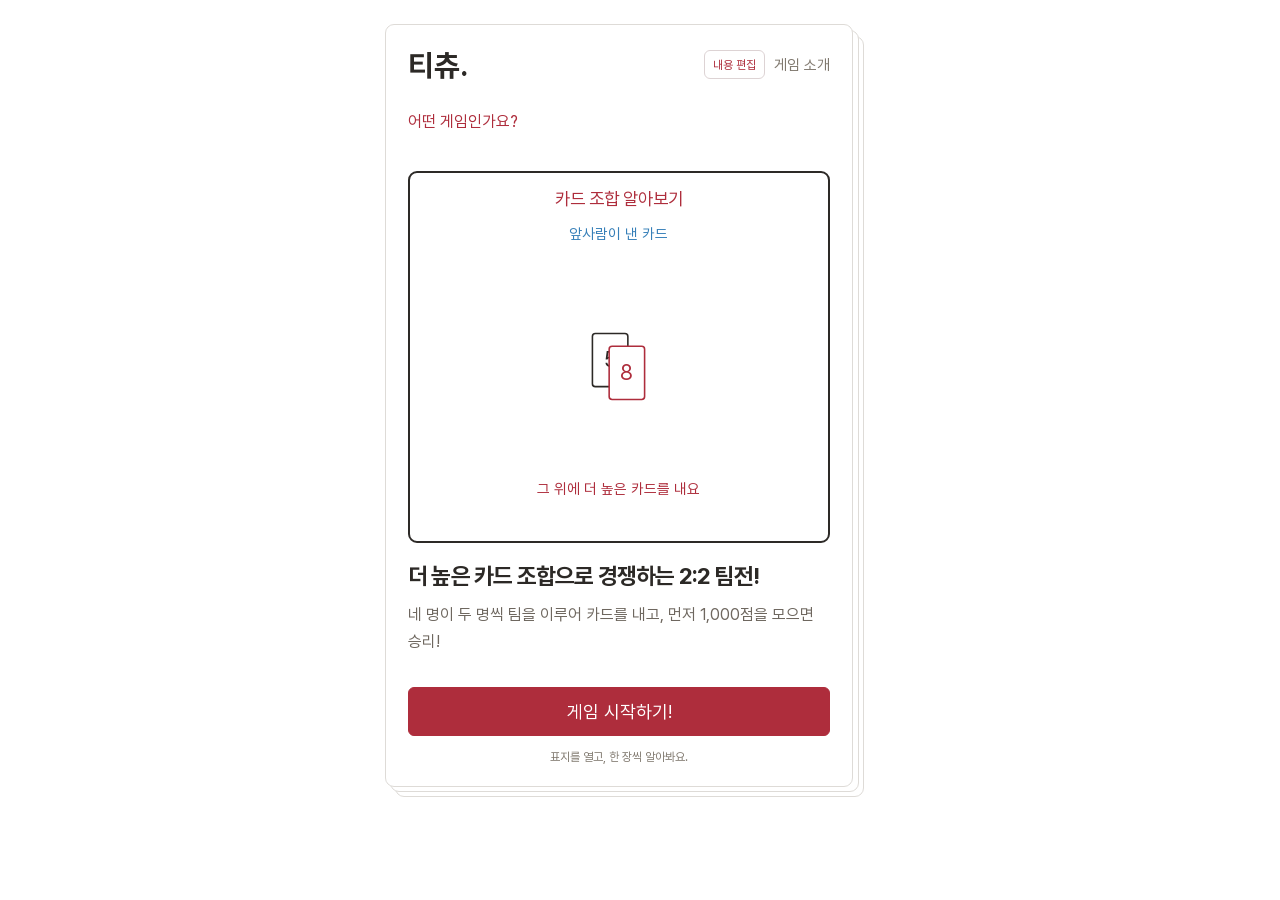
==== index.html @ 762c64e8 "Add files via upload" ====
<!doctype html>
<html lang="ko"><head><meta charset="utf-8"><meta name="viewport" content="width=device-width,initial-scale=1"><meta name="theme-color" content="#ffffff"><title>티츄 — 게임 설명서</title><link rel="stylesheet" href="style.css?v=responsive-right-14"></head>
<body><div class="notebook is-cover"><aside class="index-rail" aria-label="공책 인덱스"><div id="index-tabs"></div><button id="toggle-pages" aria-expanded="false" aria-controls="subindex">목록</button><button id="add-index" aria-label="인덱스 추가">＋</button></aside><aside id="subindex" aria-label="세부 인덱스"><div class="subindex-heading"><strong id="subindex-name">전체 페이지</strong><button id="close-pages" aria-label="세부 인덱스 닫기">×</button></div><div id="collection-pages" aria-label="페이지 메뉴"></div></aside><main class="page"><header><span class="brand">티츄.</span><div class="header-right"><button id="edit-copy">내용 편집</button><button id="open-cover" aria-label="표지로 돌아가기">표지</button><span id="count">게임 소개</span></div></header><section class="collection"><div class="collection-heading"><button id="collection-name">전체 페이지</button><button id="edit-index">인덱스 편집</button></div></section><section class="progress"><div id="step">어떤 게임인가요?</div><div id="bars" aria-hidden="true"></div></section><div id="scene" role="img" aria-label="티츄 규칙 애니메이션"></div><section class="copy" aria-live="polite"><h1 id="title"></h1><p id="body"></p><div id="overview-cards" hidden></div><div id="higher-tabs" class="choice-tabs" role="group" aria-label="8단계 설명 선택" hidden><button data-higher="play" aria-pressed="true">조합 내기</button><button data-higher="pass" aria-pressed="false">패스하기</button></div><p id="note" hidden></p><section id="tip-block" hidden><h2>TIP</h2><p id="tip"></p></section></section><button id="open-card-rules" hidden>조합표 보기 ↑</button><button id="open-special-rules" hidden>특수카드 보기 ↑</button><button id="open-score-rules" hidden>카드별 점수표 보기 ↑</button><p id="rule-source" class="rule-source" hidden><a href="https://fatamorgana.ch/fatamorgana/tichu/english-rules" target="_blank" rel="noopener">Fata Morgana 공식 규칙 ↗</a> · <a href="https://www.riograndegames.com/wp-content/uploads/2013/02/Tichu-Rules.pdf" target="_blank" rel="noopener">규칙 PDF ↗</a></p><div class="cover-actions"><button id="start-book">게임 시작하기!</button><p>표지를 열고, 한 장씩 알아봐요.</p></div><nav aria-label="페이지 이동"><button id="prev">이전</button><button id="next">다음 →</button></nav><details class="motion"><summary>애니메이션 조절</summary><div class="tools"><button id="play">일시정지</button><button id="restart">다시 재생</button><label>속도 <select id="speed"><option value="0.5">0.5배</option><option value="1" selected>1배</option><option value="1.5">1.5배</option></select></label><label class="timeline">장면 프레임 <input id="frame" type="range" min="0" max="4999" value="0"></label><label><input type="checkbox" id="reduce"> 움직임 줄이기</label></div></details></main></div><div id="notice" role="status"></div><dialog id="index-editor" aria-labelledby="editor-title"><form method="dialog"><header><h2 id="editor-title">인덱스 편집</h2><button aria-label="편집 닫기">×</button></header></form><div id="editor-content"></div></dialog><script src="scenes.js?v=responsive-right-14"></script><script src="content-editor.js?v=responsive-right-14"></script><script src="app.js?v=responsive-right-14"></script><script src="notebook.js?v=responsive-right-14"></script><script src="rule-sheets.js?v=responsive-right-14"></script></body></html>
---- style.css ----
@font-face{font-family:Pyeojin;src:url('fonts/PyeojinGothic-Regular.woff2') format('woff2');font-weight:400;font-display:swap}@font-face{font-family:Pyeojin;src:url('fonts/PyeojinGothic-Bold.woff2') format('woff2');font-weight:700;font-display:swap}
:root{font-family:Pyeojin,sans-serif;color:#2c2926;background:#fff;font-synthesis:none;--red:#ae2d3c;--blue:#367fb8}*{box-sizing:border-box}body{margin:0;background:#fff}button,input,select{font:inherit}button,select{cursor:pointer}button:focus-visible,summary:focus-visible,input:focus-visible,select:focus-visible{outline:3px solid #367fb8;outline-offset:4px}.page{max-width:480px;margin:auto;padding:24px 28px 16px;min-height:780px;display:flex;flex-direction:column;background:#fff}header{display:flex;justify-content:space-between;align-items:center;height:35px}.brand{font-size:34px;font-weight:700}#count{font-size:15px;color:#80796f}.progress{margin-top:30px;margin-bottom:24px;color:var(--red);font-size:16px;min-height:33px}#bars{display:flex;gap:4px;margin-top:10px;height:6px}#bars span{height:5px;flex:1;border-radius:3px;background:#dedbd7}#bars span.on{background:var(--red)}#scene{width:100%;aspect-ratio:424/374;border:2px solid #2d2a27;border-radius:9px;overflow:hidden;background:#fff}svg{display:block;width:100%;height:100%;font-family:Pyeojin,sans-serif}.copy{margin-top:18px}h1{font-size:25px;line-height:1.35;letter-spacing:-.8px;font-weight:700;margin:0 0 10px}p{font-size:16px;line-height:1.65;margin:0;color:#6e675f;word-break:keep-all}#note{margin-top:14px;padding:11px 12px;background:#fbf2f3;font-size:12px;line-height:1.6;color:#554e49}nav{display:flex;gap:10px;margin-top:auto;padding-top:30px}button{border:1.5px solid #bcb6ae;background:#fff;border-radius:6px;color:#2c2926;min-height:40px;padding:7px 16px}#prev{width:106px}#next{flex:1;background:var(--red);color:white;border-color:var(--red)}button:disabled{opacity:.4;cursor:default}.motion{font-size:12px;color:#80796f;margin-top:14px}.motion summary{cursor:pointer;width:max-content}.tools{display:flex;gap:8px;align-items:center;flex-wrap:wrap;padding-top:12px}.tools button{font-size:12px;min-height:32px}.timeline{width:100%;display:flex;gap:12px;align-items:center}.timeline input{flex:1;accent-color:var(--red)}select{border:1px solid #bbb;background:#fff;padding:5px;border-radius:4px}@media(max-width:420px){.page{padding:20px 22px 14px;min-height:100svh}h1{font-size:22px}.progress{margin-top:25px;margin-bottom:20px}p{font-size:14px}nav{padding-top:26px}}@media(min-width:481px){.page{min-height:810px}}@media(prefers-reduced-motion:reduce){*{scroll-behavior:auto}}
/* Notebook tabs stay beside the white paper, including on mobile. */
.notebook{position:relative;width:min(100% - 28px,568px);margin:24px auto 30px;padding-right:58px;isolation:isolate}.notebook:before,.notebook:after{content:"";position:absolute;inset:6px 52px -5px 5px;border:1px solid #dedbd7;background:white;border-radius:9px;z-index:-1}.notebook:after{inset:12px 47px -10px 10px;z-index:-2}.page{border:1px solid #dedbd7;border-radius:9px;max-width:none;width:100%;margin:0;padding:24px 25px 18px;min-height:850px}.index-rail{position:absolute;right:0;top:82px;width:59px;bottom:20px;display:flex;flex-direction:column;gap:9px;align-items:stretch}#index-tabs{display:flex;flex-direction:column;gap:9px;overflow:auto;scrollbar-width:thin;padding:0 1px 2px;max-height:calc(100svh - 210px)}.index-tab{border:1px solid var(--tab-border,#aaa);border-left:0;border-radius:0 10px 10px 0;background:var(--tab-color,#e6edf5);min-height:72px;font-size:13px;line-height:1.4;padding:9px 5px;flex-shrink:0;word-break:keep-all;color:#342b2a;position:relative;margin-right:6px}.index-tab[aria-current="true"]{margin-right:0;font-weight:700;border-left:4px solid #ae2d3c}.index-tab small{display:block;font-size:10px;font-weight:400;margin-top:4px}.index-tab:hover{filter:brightness(.97)}#add-index{border-radius:0 9px 9px 0;font-size:25px;margin-right:6px;border-left:0;min-height:43px;padding:0;background:white}.collection{margin-top:22px}.collection-heading{display:flex;align-items:center;justify-content:space-between;gap:6px}.collection-heading button{border:0;padding:4px 0;min-height:28px;text-align:left;font-size:12px;color:#80796f}#collection-name{font-weight:700;font-size:14px;color:#ae2d3c}#collection-pages{display:flex;overflow-x:auto;gap:6px;padding:9px 0 4px;scrollbar-width:thin}.page-chip{flex-shrink:0;min-height:30px;font-size:11px;padding:5px 8px;border-color:#e4dfdb;max-width:160px;white-space:nowrap;overflow:hidden;text-overflow:ellipsis}.page-chip[aria-current="true"]{color:#ae2d3c;border-color:#ae2d3c;background:#fff7f8}.progress{margin-top:18px}.empty-collection{padding:80px 20px;text-align:center;color:#80796f;font-size:15px;line-height:1.9}.paper-enter{animation:paper-in .24s ease-out;transform-origin:left center}@keyframes paper-in{from{opacity:.5;transform:translateX(9px) rotateY(-3deg)}to{opacity:1;transform:none}}dialog{width:min(520px,calc(100% - 28px));max-height:88svh;border:1px solid #dedbd7;border-radius:14px;padding:22px;color:#2c2926;background:#fff;font-family:Pyeojin,sans-serif}dialog::backdrop{background:#241e204d}dialog header{height:auto;margin-bottom:18px}dialog h2{font-size:20px;margin:0}dialog header button{border:0;font-size:24px;padding:0 8px}dialog label{font-size:13px}dialog input[type=text],dialog input[type=number]{padding:9px;border:1px solid #cfc8c4;border-radius:5px;min-width:0;font:inherit}dialog input[type=text]{width:100%}.editor-fields{display:flex;gap:12px;align-items:end}.editor-fields label:first-child{flex:1}.editor-fields input{display:block;margin-top:6px}dialog h3{font-size:15px;margin:24px 0 10px}.help{font-size:12px;color:#80796f;line-height:1.6}.page-check{display:flex;align-items:flex-start;gap:8px;padding:9px 0;border-bottom:1px solid #f0edeb}.page-check input{accent-color:#ae2d3c}.entry-row{display:flex;align-items:center;gap:4px;border-bottom:1px solid #eee;padding:7px 0;font-size:12px}.entry-row span{flex:1;overflow-wrap:anywhere}.entry-row button{font-size:12px;min-height:30px;padding:3px 8px}.editor-actions{display:flex;gap:6px;flex-wrap:wrap;margin-top:20px}.editor-actions button{font-size:12px}.danger{color:#ae2d3c}.cut-fields{display:flex;gap:8px;margin:12px 0}.cut-fields label{flex:1}.cut-fields input{width:100%;display:block;margin-top:5px}#save-cut{width:100%;font-size:13px}.save-state{font-size:11px;margin:12px 0;color:#80796f}#notice:not(:empty){position:fixed;bottom:20px;left:50%;transform:translateX(-50%);background:#2c2926;color:white;padding:12px 18px;border-radius:9px;font-size:13px;z-index:10;max-width:90%;width:max-content}#notice button{margin-left:10px;font-size:12px;min-height:28px;padding:3px 8px}.collection-heading button:focus-visible{outline:2px solid #367fb8}@media(max-width:420px){.notebook{width:calc(100% - 16px);padding-right:45px;margin:12px auto 24px}.index-rail{width:46px;top:74px}.index-tab{font-size:11px;padding:8px 3px;min-height:67px;margin-right:3px}.notebook:before{right:40px}.notebook:after{right:35px}.page{padding:20px 16px 16px;min-height:calc(100svh - 30px)}h1{font-size:20px}p{font-size:13px}#prev{width:72px}.brand{font-size:30px}.collection-heading button{font-size:11px}#collection-name{font-size:13px}#count{font-size:12px}}@media(prefers-reduced-motion:reduce){.paper-enter{animation:none}}
#cut-scene{display:block;width:100%;max-width:100%;margin-top:7px;font-size:12px;text-overflow:ellipsis}dialog .help{margin:8px 0}dialog .save-state{margin-top:12px}dialog input[type=color]{height:37px;width:52px;padding:2px;border:1px solid #cfc8c4;background:white;border-radius:5px}
.header-right{display:flex;align-items:center;gap:12px}#open-cover{border:0;padding:3px 0;min-height:28px;color:#80796f;font-size:12px;text-decoration:underline;text-underline-offset:4px}.cover-actions{display:none}.is-cover .index-rail,.is-cover .collection,.is-cover nav,.is-cover .motion,.is-cover #open-cover{display:none}.is-cover .cover-actions{display:block;margin-top:auto;padding-top:32px}.cover-actions button{width:100%;background:#ae2d3c;color:#fff;border-color:#ae2d3c;font-size:18px;min-height:49px}.cover-actions p{font-size:12px;text-align:center;margin-top:12px;color:#80796f}.is-cover .page{min-height:810px}.is-cover .progress{margin-top:30px}.opening .page{animation:open-cover .32s ease-in forwards;transform-origin:left center}.notebook{perspective:1400px}@keyframes open-cover{to{transform:rotateY(-80deg);opacity:.15}}@media(max-width:420px){.is-cover .page{min-height:calc(100svh - 38px)}.header-right{gap:8px}.is-cover .page{padding-bottom:24px}}@media(prefers-reduced-motion:reduce){.opening .page{animation:none}}
#edit-copy{font-size:12px;min-height:29px;padding:4px 8px;border-color:#ddd3d4;color:#ae2d3c;background:#fff}#copy-editor{width:min(580px,calc(100% - 24px))}.copy-field{display:block;margin-top:18px}.copy-field>span{display:block;margin-bottom:7px;font-weight:700}.rich-input{border:1px solid #cdc7c2;border-radius:7px;padding:12px;min-height:90px;font:16px/1.65 Pyeojin,sans-serif;white-space:pre-wrap;overflow-wrap:anywhere;background:white}.rich-input:focus{outline:2px solid #367fb8;outline-offset:1px}#copy-title{min-height:65px;font-size:20px}.format-toolbar{display:flex;gap:6px;flex-wrap:wrap;position:sticky;top:0;background:white;padding:10px 0;z-index:1}.format-toolbar button{font-size:12px;min-height:34px;padding:5px 10px}.format-toolbar [data-highlight]{background:var(--swatch);color:#2c2926}mark{color:inherit;padding:0 .06em;border-radius:2px;box-decoration-break:clone;-webkit-box-decoration-break:clone}.copy h1,.copy p{white-space:pre-wrap;overflow-wrap:anywhere}.copy strong{font-weight:700}#copy-done{font-size:14px;border:1px solid #ae2d3c;color:#ae2d3c;padding:7px 12px;min-height:35px}.header-right{gap:9px}@media(max-width:420px){#edit-copy{font-size:11px;padding:3px 6px}.header-right{gap:6px}.rich-input{font-size:16px}#copy-title{font-size:18px}}
.index-tab[data-index]:not([data-index="all"]){cursor:grab;touch-action:none;user-select:none;-webkit-user-select:none;-webkit-touch-callout:none}.index-tab[data-index]:not([data-index="all"]):after{content:'⠿';display:block;font-size:12px;line-height:10px;opacity:.45;margin-top:5px}.index-tab.index-dragging{opacity:.3;border:2px dashed #ae2d3c}.index-ghost{position:fixed!important;z-index:9999;pointer-events:none;opacity:.95;box-shadow:0 5px 14px #0002;cursor:grabbing}.sorting,.sorting *{cursor:grabbing!important}
.index-number{display:block;font-size:10px;font-weight:700;opacity:.65;margin-bottom:4px}.flow-tab{overflow:visible}.flow-tab:not(:last-child):before{content:'↓';position:absolute;bottom:-13px;left:50%;font-size:10px;color:#aaa;z-index:1;line-height:12px}.index-tab{min-height:76px}#index-tabs{gap:13px}.flow-scene{aspect-ratio:auto!important;min-height:374px;overflow:visible!important}.flow-map{padding:18px 16px}.round-strip{display:flex;align-items:center;justify-content:center;gap:9px;font-size:12px}.round-strip span{background:#f7f7f7;border:1px solid #ddd;padding:6px;border-radius:5px}.round-strip b{color:#ae2d3c}.flow-hint{font-size:12px;text-align:center;margin:12px 0 18px}.flow-node{width:100%;display:flex;align-items:center;gap:12px;text-align:left;background:#fff;border:1px solid #d8d3d0;border-left:7px solid var(--node-color);padding:11px 10px;min-height:65px}.flow-number{background:var(--node-color);border-radius:50%;width:28px;height:28px;flex-shrink:0;display:grid;place-items:center;font-size:12px}.flow-node>span:nth-child(2){flex:1}.flow-node b{display:block;font-size:15px}.flow-node small{display:block;font-size:11px;color:#80796f;margin-top:4px;line-height:1.5}.flow-connector{text-align:center;color:#aaa;line-height:20px}.round-bracket{padding:12px 10px;border:1.5px dashed #ae2d3c;border-radius:10px;margin-top:8px}.round-bracket h3{margin:0 0 12px;color:#ae2d3c;font-size:15px}.round-bracket h3 small{font-weight:400;font-size:10px;display:block;margin-top:4px}.round-return{font-size:11px;text-align:center;color:#ae2d3c;border-top:1px solid #f0d7dc;margin-top:13px;padding-top:8px}.round-return button{font-size:11px;padding:3px 5px;min-height:28px;border:0;color:#ae2d3c;text-decoration:underline}.round-goal{font-size:12px;text-align:center;padding:10px 0;color:#ae2d3c}.flow-footnote{font-size:10px;text-align:center;margin-top:17px}.rule-source{font-size:10px;margin-top:10px}.rule-source a{color:#80796f}.index-ghost:before{display:none!important}@media(max-width:420px){.flow-map{padding:14px 9px}.flow-node{gap:7px;padding:8px 6px}.flow-node b{font-size:13px}.flow-node small{font-size:10px}.round-strip{font-size:10px;gap:5px}.round-bracket{padding:9px 7px}.index-tab{min-height:74px}}
.flow-tab{min-height:68px;padding:7px 4px;line-height:1.3}.flow-tab small{display:none}.flow-tab .index-number{font-size:10px;margin-bottom:3px}.flow-tab:after{margin-top:4px!important;font-size:10px!important}.rule-source[hidden]{display:none}

/* Secondary page menu beside the notebook tabs; compact drawer on narrow screens. */
.notebook{width:min(calc(100% - 28px),790px);padding-right:270px}.notebook:before{right:264px}.notebook:after{right:259px}.index-rail{right:212px}
#subindex{position:absolute;right:0;top:82px;width:200px;background:#fff;border:1px solid #e5dfe0;border-radius:10px;padding:12px;max-height:calc(100svh - 120px);overflow:auto}
.subindex-heading{display:flex;align-items:center;justify-content:space-between;gap:8px;font-size:13px;line-height:1.5;margin-bottom:8px}.subindex-heading strong{overflow-wrap:anywhere}#close-pages{display:none;min-height:30px;padding:0 8px;font-size:21px;border:0}
#collection-pages{display:flex;flex-direction:column;gap:2px;padding:0;overflow:visible}.subindex-item{width:100%;border:0;border-radius:5px;padding:10px 8px;min-height:40px;text-align:left;font-size:12px;line-height:1.6;white-space:normal;overflow-wrap:anywhere;background:white}.subindex-item[aria-current="true"]{background:#f7f5f5;color:#ae2d3c;font-weight:700;box-shadow:inset 3px 0 #ae2d3c}.subindex-item:hover{background:#f7f5f5}#toggle-pages{display:none}.is-cover #subindex{display:none}.is-cover{width:min(calc(100% - 28px),568px);padding-right:58px}.is-cover:before{right:52px}.is-cover:after{right:47px}
#note{padding:0;background:none;font-size:13px;line-height:1.7}#tip-block{margin-top:18px;padding-top:14px;border-top:1px solid #e8e3e1}#tip-block h2{margin:0 0 6px;font-size:12px;letter-spacing:1px;color:#ae2d3c}#tip{font-size:13px;line-height:1.75}.copy-field[hidden],#tip-block[hidden],.choice-tabs[hidden],#open-card-rules[hidden],#open-score-rules[hidden]{display:none}
.choice-tabs{display:flex;gap:8px;margin:0 0 14px}.choice-tabs button{flex:1;font-size:13px}.choice-tabs button[aria-pressed="true"]{border-color:#ae2d3c;color:#ae2d3c;background:#fff7f8}#open-card-rules,#open-score-rules{margin-top:18px;font-size:12px;color:#ae2d3c;text-align:left;background:white;border-color:#e3cdd1}
.points-table{width:100%;border-collapse:collapse;font-size:15px}.points-table caption{padding:18px;text-align:left;font-weight:700;color:#ae2d3c}.points-table th,.points-table td{text-align:left;padding:12px 18px;border-top:1px solid #e8e3e1}.points-table thead th{font-size:12px;color:#80796f}.points-table tbody th{font-weight:400}.points-table td{font-weight:700;text-align:right}.points-table thead th:last-child{text-align:right}

.copy .choice-tabs{margin:18px 0 14px}.flow-tab:has(+ [data-index="all"]):before{display:none}

#open-special-rules{margin-top:10px;font-size:12px;color:#ae2d3c;text-align:left;border-color:#e3cdd1}#open-special-rules[hidden]{display:none}
#rules-sheet{position:fixed;inset:auto 0 0;margin:0 auto;width:min(100%,520px);max-width:100%;max-height:90svh;padding:12px 20px 24px;padding-bottom:max(24px,env(safe-area-inset-bottom));border:0;border-radius:18px 18px 0 0;background:#fff;overflow-y:auto;overscroll-behavior:contain;color:#292624;box-shadow:0 -8px 40px #0002}
#rules-sheet[open]{animation:sheet-rise .22s ease-out}#rules-sheet::backdrop{background:#211d2059}.sheet-grip{width:36px;height:4px;background:#d6d2d0;border-radius:10px;margin:0 auto 12px}.sheet-header{margin:0 0 18px;align-items:center;height:auto}.sheet-header h2{font-size:27px;line-height:1.3;letter-spacing:-1px;font-weight:700;margin:10px 0}.sheet-header #close-rules-sheet{font-size:29px;width:40px;height:40px;min-height:40px;padding:0;border:0;color:#292624;align-self:flex-start}
.special-tabs{display:flex;gap:8px;align-items:center;border-bottom:1px solid #dadada;padding-bottom:10px;margin-bottom:20px}.special-tabs button{border:0;border-radius:26px;min-height:42px;padding:10px 13px;font-size:13px;background:none}.special-tabs button[aria-selected="true"],.sheet-pill{background:var(--red);color:white;font-weight:700}.sheet-pill{display:inline-block;border-radius:26px;padding:12px 15px;font-size:13px}
#special-panel h3{font-size:20px;margin:0 0 22px}.special-overview{display:grid;grid-template-columns:106px 1fr;gap:22px;align-items:start;margin-bottom:24px}.special-art{width:106px;height:170px;display:block;flex-shrink:0}.special-summary p{font-size:13px;font-weight:700;line-height:1.8;margin:0 0 16px;color:#302b28;white-space:pre-wrap}.special-details{list-style:none;padding:0;margin:0}.special-details li{border-top:1px solid #dadada;padding:15px 0;font-size:13px;line-height:1.85;word-break:keep-all}.sheet-source{font-size:11px;margin-top:18px}.sheet-source a{color:#79736f}.combination-intro{font-size:13px;color:#302b28;margin:0 0 4px;line-height:1.8}.inline-rule{border:0;background:none;padding:0;min-height:0;font-size:inherit;color:inherit;text-align:left;text-decoration:underline;text-underline-offset:3px}.combination-list{list-style:none;padding:0;margin:0}.combination-list li{border-bottom:1px solid #dadada;padding:28px 0 20px}.combination-heading{display:flex;align-items:baseline;flex-wrap:wrap;gap:8px}.combination-heading>span{color:var(--red);font-size:12px;font-weight:700}.combination-heading h3{font-size:18px;margin:0}.combination-heading small{font-size:11px;color:#777}.example-hand{display:flex;gap:5px;margin-top:20px}.example-card{position:relative;display:inline-block;width:37px;height:56px;border:1px solid var(--suit);border-radius:4px;background:#fffdf3;color:var(--suit);flex-shrink:0}.example-card small{position:absolute;left:4px;top:3px;font-size:10px;font-weight:700;line-height:1}.example-card small:last-child{left:auto;top:auto;bottom:3px;right:4px;transform:rotate(180deg)}.example-card b{position:absolute;inset:0;display:grid;place-items:center;font-size:22px;font-family:serif}.bomb-art{display:grid;grid-template-columns:37px 37px;gap:5px;align-content:center;justify-content:center;background:#fffdf7;border:1px solid #e4dfd3;border-radius:6px}.sheet-footnote{font-size:12px;margin-top:20px;line-height:1.8}.sheet-related{margin-top:16px;font-size:13px;border-color:#e3cdd1;color:var(--red)}.sheet-points{margin-top:20px}.sheet-points th,.sheet-points td{padding:14px 4px}
@keyframes sheet-rise{from{transform:translateY(30px);opacity:.6}to{transform:none;opacity:1}}@media(max-width:380px){#rules-sheet{padding-left:16px;padding-right:16px}.special-overview{grid-template-columns:88px 1fr;gap:15px}.special-art{width:88px;height:146px}.special-tabs{gap:4px}.special-tabs button{padding:10px 11px}}@media(prefers-reduced-motion:reduce){#rules-sheet[open]{animation:none}}

#rules-sheet .sheet-header{position:sticky;top:-12px;z-index:2;background:#fff;padding-top:4px}

/* Editable rule sheets and introductory cards share the notebook palette. */
#overview-cards{display:grid;grid-template-columns:1fr 1fr;gap:12px;margin-top:22px}#overview-cards[hidden]{display:none}.core-card{border:1px solid #e7d9dc;border-radius:14px;padding:18px 16px;background:#fff;box-shadow:0 3px 10px #52233106}.core-card:last-child:nth-child(odd){grid-column:1/-1}.core-card-top{display:flex;justify-content:space-between;align-items:center;margin-bottom:18px}.core-card-top svg{width:30px;height:30px;fill:none;stroke:#ae2d3c;stroke-width:1.6;stroke-linecap:round;stroke-linejoin:round}.core-card-top span{font-size:12px;color:#ae2d3c;background:#fbf0f2;border-radius:7px;padding:5px 7px}.core-card h2{font-size:18px;line-height:1.4;margin:0 0 8px}.core-card p{font-size:14px;line-height:1.7;color:#756a6c}.sheet-editor-bar{display:flex;align-items:center;gap:12px;margin:0 0 18px}.sheet-editor-bar button{color:#ae2d3c;border-color:#e3c8cd;font-size:12px;white-space:nowrap}.sheet-editor-bar span{font-size:11px;color:#807377;line-height:1.5}.sheet-editing [data-sheet-field]{outline:1px dashed #c9919b;outline-offset:4px;border-radius:2px;min-height:1.4em;cursor:text;white-space:pre-wrap;overflow-wrap:anywhere}.sheet-editing [data-sheet-field]:focus{outline:2px solid #ae2d3c;background:#fffafb}.sheet-editing .combination-intro>span{display:inline-block}.sheet-editing #rules-sheet-title{min-width:50%;max-width:85%}@media(max-width:420px){#overview-cards{grid-template-columns:1fr;gap:10px}.core-card{padding:17px 18px}.core-card-top{margin-bottom:10px}.core-card h2{font-size:17px}.core-card p{font-size:13px}.sheet-editor-bar{gap:9px}}

/* Reserve a real column to the right of the index at every viewport width. */
.notebook{--menu-width:170px;--rail-width:50px;--menu-gap:10px;width:min(calc(100% - 24px),720px);padding-right:calc(var(--menu-width) + var(--rail-width) + var(--menu-gap))}
.notebook:before{right:calc(var(--menu-width) + var(--rail-width) + var(--menu-gap) - 6px)}.notebook:after{right:calc(var(--menu-width) + var(--rail-width) + var(--menu-gap) - 11px)}
.index-rail{right:calc(var(--menu-width) + var(--menu-gap));width:var(--rail-width)}
#subindex{display:block;right:0;left:auto;width:var(--menu-width);padding:10px;box-shadow:none}#toggle-pages,#close-pages{display:none}
.page{min-width:0;min-height:760px;padding:22px 22px 18px}.brand{font-size:30px}.page h1{font-size:23px}.subindex-heading{font-size:12px}.subindex-item{font-size:11px;padding:9px 6px}.is-cover{width:min(calc(100% - 24px),510px);padding-right:42px}.is-cover:before{right:36px}.is-cover:after{right:31px}.is-cover .page{min-height:740px}
@media(max-width:760px){
 .notebook{--menu-width:120px;--rail-width:44px;--menu-gap:7px;width:calc(100% - 16px);margin:12px auto 24px}.page{padding:18px 16px 16px;min-height:calc(100svh - 30px)}.index-rail,#subindex{top:74px}.index-tab{font-size:11px;padding:8px 3px;min-height:68px;margin-right:3px}#index-tabs{max-height:calc(100svh - 210px)}#subindex{padding:8px;max-height:calc(100svh - 95px)}.subindex-heading{font-size:11px}.subindex-item{font-size:11px;min-height:44px;padding:8px 5px}.page h1{font-size:20px}.page p{font-size:13px}.is-cover{max-width:470px;padding-right:32px}.is-cover:before{right:26px}.is-cover:after{right:21px}
}
@media(max-width:480px){
 .notebook{--menu-width:88px;--rail-width:38px;--menu-gap:5px;width:calc(100% - 12px)}.page{padding:15px 11px 14px}.page>header{height:auto;flex-wrap:wrap;gap:8px}.brand{font-size:25px}.header-right{gap:7px;flex-wrap:wrap}#edit-copy{font-size:10px;min-height:28px;padding:3px 5px}#count,#open-cover{font-size:10px}.collection{margin-top:16px}.collection-heading{align-items:flex-start;flex-wrap:wrap;gap:2px}#collection-name{font-size:11px}.collection-heading button{font-size:10px}.page h1{font-size:18px}.page p{font-size:12px}.progress{font-size:12px;margin:15px 0;min-height:24px}.copy{margin-top:14px}.index-tab{font-size:10px;line-height:1.45;min-height:64px}.index-number{font-size:9px}#subindex{padding:6px}.subindex-heading{font-size:10px}.subindex-item{font-size:10px;line-height:1.6;padding:8px 4px}.page nav{gap:6px;padding-top:22px}.page nav button{font-size:12px;padding:7px 9px}#prev{width:58px}.flow-map{padding:12px 6px}.round-strip{gap:3px;font-size:9px;flex-wrap:wrap}.round-strip span{padding:4px}.round-bracket{padding:8px 5px}.flow-node{gap:5px;padding:8px 4px}.flow-number{width:21px;height:21px;font-size:10px}.flow-node b{font-size:12px}.flow-node small{font-size:9px}.flow-node>span:nth-child(2){min-width:0;overflow-wrap:anywhere}.core-card{padding:14px 12px}.core-card h2{font-size:16px}.is-cover .page{min-height:calc(100svh - 30px)}
}
@media(max-width:359px){.notebook{--menu-width:76px;--rail-width:34px;--menu-gap:4px}.page{padding:14px 9px}.page h1{font-size:17px}.header-right{gap:5px}.index-tab{font-size:9px}.subindex-heading{font-size:9px}.subindex-item{padding:8px 3px}.flow-node>span:last-child{display:none}}
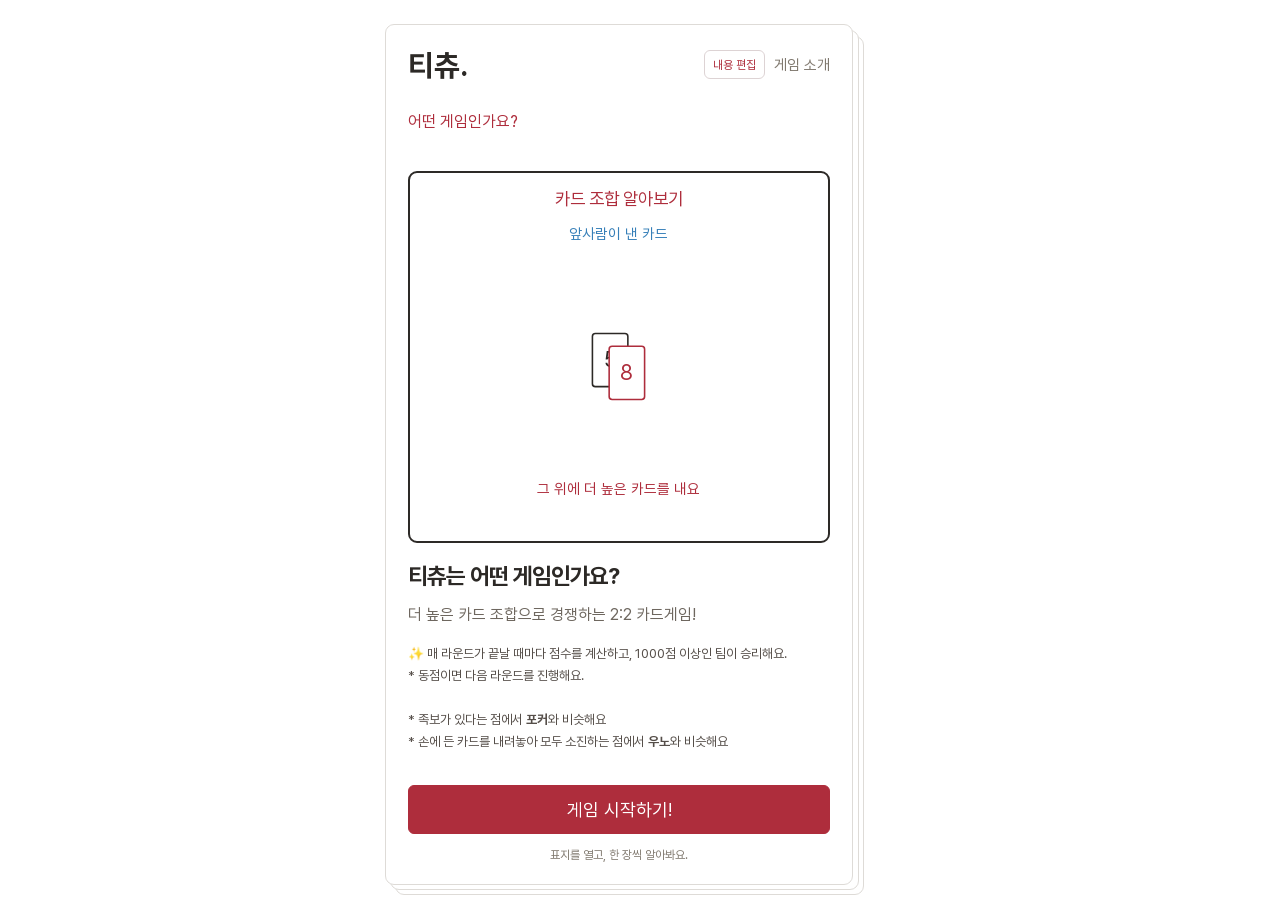
==== commit 384ede65: "Add files via upload" ====
--- a/index.html
+++ b/index.html
@@ -1,3 +1,3 @@
 <!doctype html>
-<html lang="ko"><head><meta charset="utf-8"><meta name="viewport" content="width=device-width,initial-scale=1"><meta name="theme-color" content="#ffffff"><title>티츄 — 게임 설명서</title><link rel="stylesheet" href="style.css?v=responsive-right-14"></head>
-<body><div class="notebook is-cover"><aside class="index-rail" aria-label="공책 인덱스"><div id="index-tabs"></div><button id="toggle-pages" aria-expanded="false" aria-controls="subindex">목록</button><button id="add-index" aria-label="인덱스 추가">＋</button></aside><aside id="subindex" aria-label="세부 인덱스"><div class="subindex-heading"><strong id="subindex-name">전체 페이지</strong><button id="close-pages" aria-label="세부 인덱스 닫기">×</button></div><div id="collection-pages" aria-label="페이지 메뉴"></div></aside><main class="page"><header><span class="brand">티츄.</span><div class="header-right"><button id="edit-copy">내용 편집</button><button id="open-cover" aria-label="표지로 돌아가기">표지</button><span id="count">게임 소개</span></div></header><section class="collection"><div class="collection-heading"><button id="collection-name">전체 페이지</button><button id="edit-index">인덱스 편집</button></div></section><section class="progress"><div id="step">어떤 게임인가요?</div><div id="bars" aria-hidden="true"></div></section><div id="scene" role="img" aria-label="티츄 규칙 애니메이션"></div><section class="copy" aria-live="polite"><h1 id="title"></h1><p id="body"></p><div id="overview-cards" hidden></div><div id="higher-tabs" class="choice-tabs" role="group" aria-label="8단계 설명 선택" hidden><button data-higher="play" aria-pressed="true">조합 내기</button><button data-higher="pass" aria-pressed="false">패스하기</button></div><p id="note" hidden></p><section id="tip-block" hidden><h2>TIP</h2><p id="tip"></p></section></section><button id="open-card-rules" hidden>조합표 보기 ↑</button><button id="open-special-rules" hidden>특수카드 보기 ↑</button><button id="open-score-rules" hidden>카드별 점수표 보기 ↑</button><p id="rule-source" class="rule-source" hidden><a href="https://fatamorgana.ch/fatamorgana/tichu/english-rules" target="_blank" rel="noopener">Fata Morgana 공식 규칙 ↗</a> · <a href="https://www.riograndegames.com/wp-content/uploads/2013/02/Tichu-Rules.pdf" target="_blank" rel="noopener">규칙 PDF ↗</a></p><div class="cover-actions"><button id="start-book">게임 시작하기!</button><p>표지를 열고, 한 장씩 알아봐요.</p></div><nav aria-label="페이지 이동"><button id="prev">이전</button><button id="next">다음 →</button></nav><details class="motion"><summary>애니메이션 조절</summary><div class="tools"><button id="play">일시정지</button><button id="restart">다시 재생</button><label>속도 <select id="speed"><option value="0.5">0.5배</option><option value="1" selected>1배</option><option value="1.5">1.5배</option></select></label><label class="timeline">장면 프레임 <input id="frame" type="range" min="0" max="4999" value="0"></label><label><input type="checkbox" id="reduce"> 움직임 줄이기</label></div></details></main></div><div id="notice" role="status"></div><dialog id="index-editor" aria-labelledby="editor-title"><form method="dialog"><header><h2 id="editor-title">인덱스 편집</h2><button aria-label="편집 닫기">×</button></header></form><div id="editor-content"></div></dialog><script src="scenes.js?v=responsive-right-14"></script><script src="content-editor.js?v=responsive-right-14"></script><script src="app.js?v=responsive-right-14"></script><script src="notebook.js?v=responsive-right-14"></script><script src="rule-sheets.js?v=responsive-right-14"></script></body></html>
+<html lang="ko"><head><meta charset="utf-8"><meta name="viewport" content="width=device-width,initial-scale=1"><meta name="theme-color" content="#ffffff"><title>티츄 — 게임 설명서</title><link rel="stylesheet" href="style.css?v=full-backup-15"></head>
+<body><div class="notebook is-cover"><aside class="index-rail" aria-label="공책 인덱스"><div id="index-tabs"></div><button id="toggle-pages" aria-expanded="false" aria-controls="subindex">목록</button><button id="add-index" aria-label="인덱스 추가">＋</button></aside><aside id="subindex" aria-label="세부 인덱스"><div class="subindex-heading"><strong id="subindex-name">전체 페이지</strong><button id="close-pages" aria-label="세부 인덱스 닫기">×</button></div><div id="collection-pages" aria-label="페이지 메뉴"></div></aside><main class="page"><header><span class="brand">티츄.</span><div class="header-right"><button id="edit-copy">내용 편집</button><button id="open-cover" aria-label="표지로 돌아가기">표지</button><span id="count">게임 소개</span></div></header><section class="collection"><div class="collection-heading"><button id="collection-name">전체 페이지</button><button id="edit-index">인덱스 편집</button></div></section><section class="progress"><div id="step">어떤 게임인가요?</div><div id="bars" aria-hidden="true"></div></section><div id="scene" role="img" aria-label="티츄 규칙 애니메이션"></div><section class="copy" aria-live="polite"><h1 id="title"></h1><p id="body"></p><div id="overview-cards" hidden></div><div id="higher-tabs" class="choice-tabs" role="group" aria-label="8단계 설명 선택" hidden><button data-higher="play" aria-pressed="true">조합 내기</button><button data-higher="pass" aria-pressed="false">패스하기</button></div><p id="note" hidden></p><section id="tip-block" hidden><h2>TIP</h2><p id="tip"></p></section></section><button id="open-card-rules" hidden>조합표 보기 ↑</button><button id="open-special-rules" hidden>특수카드 보기 ↑</button><button id="open-score-rules" hidden>카드별 점수표 보기 ↑</button><p id="rule-source" class="rule-source" hidden><a href="https://fatamorgana.ch/fatamorgana/tichu/english-rules" target="_blank" rel="noopener">Fata Morgana 공식 규칙 ↗</a> · <a href="https://www.riograndegames.com/wp-content/uploads/2013/02/Tichu-Rules.pdf" target="_blank" rel="noopener">규칙 PDF ↗</a></p><div class="cover-actions"><button id="start-book">게임 시작하기!</button><p>표지를 열고, 한 장씩 알아봐요.</p></div><nav aria-label="페이지 이동"><button id="prev">이전</button><button id="next">다음 →</button></nav><details class="motion"><summary>애니메이션 조절</summary><div class="tools"><button id="play">일시정지</button><button id="restart">다시 재생</button><label>속도 <select id="speed"><option value="0.5">0.5배</option><option value="1" selected>1배</option><option value="1.5">1.5배</option></select></label><label class="timeline">장면 프레임 <input id="frame" type="range" min="0" max="4999" value="0"></label><label><input type="checkbox" id="reduce"> 움직임 줄이기</label></div></details></main></div><div id="notice" role="status"></div><dialog id="index-editor" aria-labelledby="editor-title"><form method="dialog"><header><h2 id="editor-title">인덱스 편집</h2><button aria-label="편집 닫기">×</button></header></form><div id="editor-content"></div></dialog><script src="saved-content.js?v=saved-20261022"></script><script src="scenes.js?v=full-backup-15"></script><script src="content-editor.js?v=full-backup-15"></script><script src="app.js?v=full-backup-15"></script><script src="notebook.js?v=full-backup-15"></script><script src="rule-sheets.js?v=full-backup-15"></script><script src="site-backup.js?v=full-backup-15"></script></body></html>
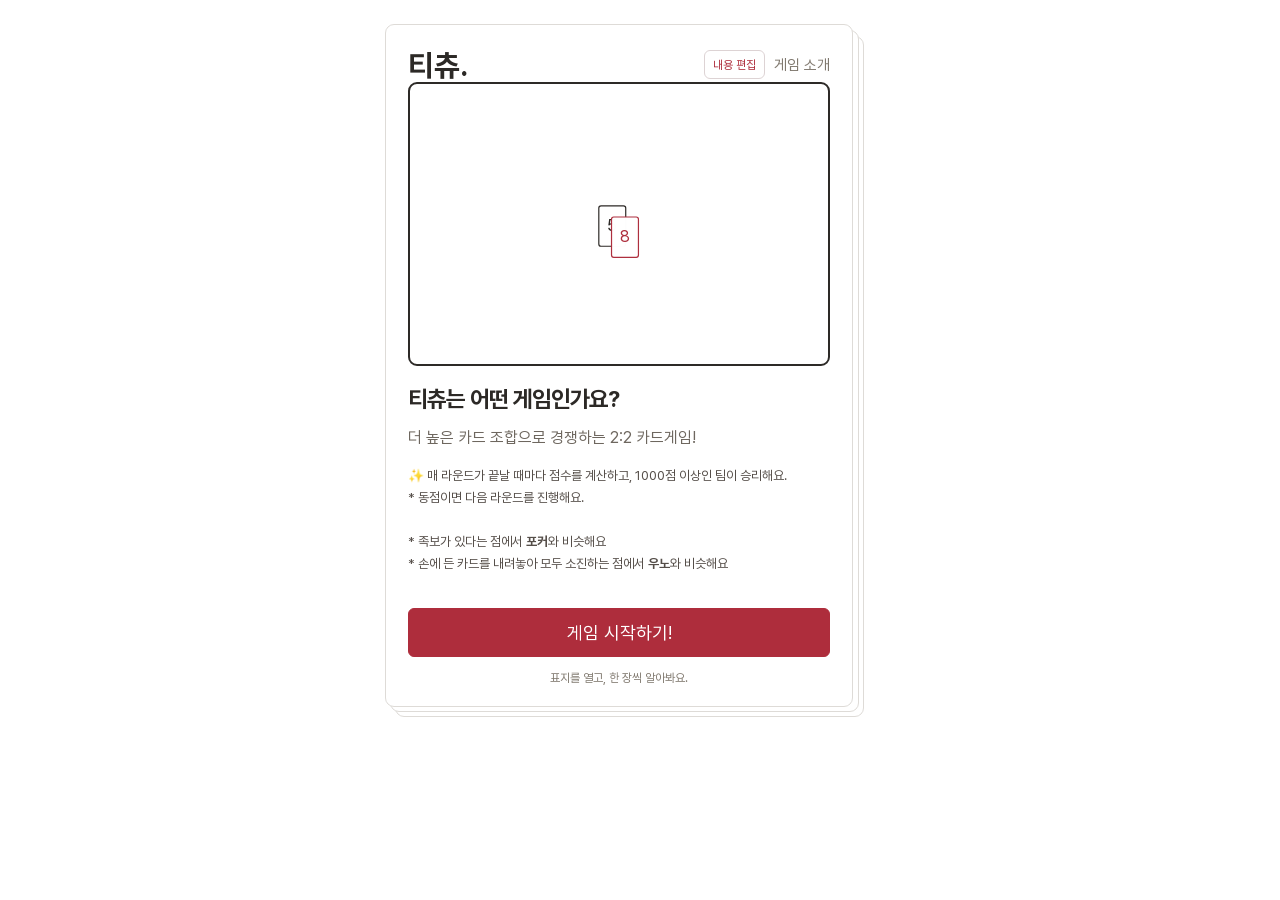
==== commit 1cde3f9e: "Add files via upload" ====
--- a/index.html
+++ b/index.html
@@ -1,3 +1,3 @@
 <!doctype html>
-<html lang="ko"><head><meta charset="utf-8"><meta name="viewport" content="width=device-width,initial-scale=1"><meta name="theme-color" content="#ffffff"><title>티츄 — 게임 설명서</title><link rel="stylesheet" href="style.css?v=full-backup-15"></head>
-<body><div class="notebook is-cover"><aside class="index-rail" aria-label="공책 인덱스"><div id="index-tabs"></div><button id="toggle-pages" aria-expanded="false" aria-controls="subindex">목록</button><button id="add-index" aria-label="인덱스 추가">＋</button></aside><aside id="subindex" aria-label="세부 인덱스"><div class="subindex-heading"><strong id="subindex-name">전체 페이지</strong><button id="close-pages" aria-label="세부 인덱스 닫기">×</button></div><div id="collection-pages" aria-label="페이지 메뉴"></div></aside><main class="page"><header><span class="brand">티츄.</span><div class="header-right"><button id="edit-copy">내용 편집</button><button id="open-cover" aria-label="표지로 돌아가기">표지</button><span id="count">게임 소개</span></div></header><section class="collection"><div class="collection-heading"><button id="collection-name">전체 페이지</button><button id="edit-index">인덱스 편집</button></div></section><section class="progress"><div id="step">어떤 게임인가요?</div><div id="bars" aria-hidden="true"></div></section><div id="scene" role="img" aria-label="티츄 규칙 애니메이션"></div><section class="copy" aria-live="polite"><h1 id="title"></h1><p id="body"></p><div id="overview-cards" hidden></div><div id="higher-tabs" class="choice-tabs" role="group" aria-label="8단계 설명 선택" hidden><button data-higher="play" aria-pressed="true">조합 내기</button><button data-higher="pass" aria-pressed="false">패스하기</button></div><p id="note" hidden></p><section id="tip-block" hidden><h2>TIP</h2><p id="tip"></p></section></section><button id="open-card-rules" hidden>조합표 보기 ↑</button><button id="open-special-rules" hidden>특수카드 보기 ↑</button><button id="open-score-rules" hidden>카드별 점수표 보기 ↑</button><p id="rule-source" class="rule-source" hidden><a href="https://fatamorgana.ch/fatamorgana/tichu/english-rules" target="_blank" rel="noopener">Fata Morgana 공식 규칙 ↗</a> · <a href="https://www.riograndegames.com/wp-content/uploads/2013/02/Tichu-Rules.pdf" target="_blank" rel="noopener">규칙 PDF ↗</a></p><div class="cover-actions"><button id="start-book">게임 시작하기!</button><p>표지를 열고, 한 장씩 알아봐요.</p></div><nav aria-label="페이지 이동"><button id="prev">이전</button><button id="next">다음 →</button></nav><details class="motion"><summary>애니메이션 조절</summary><div class="tools"><button id="play">일시정지</button><button id="restart">다시 재생</button><label>속도 <select id="speed"><option value="0.5">0.5배</option><option value="1" selected>1배</option><option value="1.5">1.5배</option></select></label><label class="timeline">장면 프레임 <input id="frame" type="range" min="0" max="4999" value="0"></label><label><input type="checkbox" id="reduce"> 움직임 줄이기</label></div></details></main></div><div id="notice" role="status"></div><dialog id="index-editor" aria-labelledby="editor-title"><form method="dialog"><header><h2 id="editor-title">인덱스 편집</h2><button aria-label="편집 닫기">×</button></header></form><div id="editor-content"></div></dialog><script src="saved-content.js?v=saved-20261022"></script><script src="scenes.js?v=full-backup-15"></script><script src="content-editor.js?v=full-backup-15"></script><script src="app.js?v=full-backup-15"></script><script src="notebook.js?v=full-backup-15"></script><script src="rule-sheets.js?v=full-backup-15"></script><script src="site-backup.js?v=full-backup-15"></script></body></html>
+<html lang="ko"><head><meta charset="utf-8"><meta name="viewport" content="width=device-width,initial-scale=1"><meta name="theme-color" content="#ffffff"><title>티츄 — 게임 설명서</title><link rel="stylesheet" href="style.css?v=guide-structure-20"></head>
+<body><div class="notebook is-cover"><aside class="index-rail" aria-label="공책 인덱스"><div id="index-tabs"></div><button id="toggle-pages" aria-expanded="false" aria-controls="subindex">목록</button><button id="add-index" aria-label="인덱스 추가">＋</button></aside><aside id="subindex" aria-label="세부 인덱스"><div class="subindex-heading"><strong id="subindex-name">전체 페이지</strong><button id="close-pages" aria-label="세부 인덱스 닫기">×</button></div><div id="collection-pages" aria-label="페이지 메뉴"></div><button id="round-trick-help" type="button">라운드와 트릭의 차이</button></aside><main class="page"><header><span class="brand">티츄.</span><div class="header-right"><button id="edit-copy">내용 편집</button><button id="open-cover" aria-label="표지로 돌아가기">표지</button><span id="count">게임 소개</span></div></header><section class="collection"><div class="collection-heading"><button id="collection-name">전체 페이지</button><button id="edit-index">인덱스 편집</button></div></section><section class="progress"><div id="step"></div><div id="bars" aria-hidden="true"></div></section><div id="scene" role="img" aria-label="티츄 규칙 애니메이션"></div><section class="copy" aria-live="polite"><h1 id="title"></h1><div id="declaration-tabs" class="choice-tabs" role="group" aria-label="티츄 선언 종류" hidden><button data-declaration="large" aria-pressed="true">라지 티츄</button><button data-declaration="small" aria-pressed="false">스몰 티츄</button></div><p id="body"></p><div id="overview-cards" hidden></div><div id="higher-tabs" class="choice-tabs" role="group" aria-label="8단계 설명 선택" hidden><button data-higher="play" aria-pressed="true">조합 내기</button><button data-higher="pass" aria-pressed="false">패스하기</button></div><p id="note" hidden></p><section id="tip-block" hidden><h2>TIP</h2><p id="tip"></p></section></section><button id="open-card-rules" hidden>조합표 보기 ↑</button><button id="open-special-rules" hidden>특수카드 보기 ↑</button><button id="open-score-rules" hidden>카드별 점수표 보기 ↑</button><p id="rule-source" class="rule-source" hidden><a href="https://fatamorgana.ch/fatamorgana/tichu/english-rules" target="_blank" rel="noopener">Fata Morgana 공식 규칙 ↗</a> · <a href="https://www.riograndegames.com/wp-content/uploads/2013/02/Tichu-Rules.pdf" target="_blank" rel="noopener">규칙 PDF ↗</a></p><div class="cover-actions"><button id="start-book">게임 시작하기!</button><p>표지를 열고, 한 장씩 알아봐요.</p></div><nav aria-label="페이지 이동"><button id="prev">이전</button><button id="next">다음 →</button></nav><details class="motion"><summary>애니메이션 조절</summary><div class="tools"><button id="play">일시정지</button><button id="restart">다시 재생</button><label>속도 <select id="speed"><option value="0.5">0.5배</option><option value="1" selected>1배</option><option value="1.5">1.5배</option></select></label><label class="timeline">장면 프레임 <input id="frame" type="range" min="0" max="4999" value="0"></label><label><input type="checkbox" id="reduce"> 움직임 줄이기</label></div></details></main></div><div id="notice" role="status"></div><dialog id="index-editor" aria-labelledby="editor-title"><form method="dialog"><header><h2 id="editor-title">인덱스 편집</h2><button aria-label="편집 닫기">×</button></header></form><div id="editor-content"></div></dialog><script src="saved-content.js?v=saved-20261022"></script><script src="scenes.js?v=guide-structure-20"></script><script src="content-editor.js?v=guide-structure-20"></script><script src="app.js?v=guide-structure-20"></script><script src="notebook.js?v=guide-structure-20"></script><script src="rule-sheets.js?v=guide-structure-20"></script><script src="site-backup.js?v=guide-structure-20"></script></body></html>
--- a/style.css
+++ b/style.css
@@ -45,3 +45,17 @@
  .notebook{--menu-width:88px;--rail-width:38px;--menu-gap:5px;width:calc(100% - 12px)}.page{padding:15px 11px 14px}.page>header{height:auto;flex-wrap:wrap;gap:8px}.brand{font-size:25px}.header-right{gap:7px;flex-wrap:wrap}#edit-copy{font-size:10px;min-height:28px;padding:3px 5px}#count,#open-cover{font-size:10px}.collection{margin-top:16px}.collection-heading{align-items:flex-start;flex-wrap:wrap;gap:2px}#collection-name{font-size:11px}.collection-heading button{font-size:10px}.page h1{font-size:18px}.page p{font-size:12px}.progress{font-size:12px;margin:15px 0;min-height:24px}.copy{margin-top:14px}.index-tab{font-size:10px;line-height:1.45;min-height:64px}.index-number{font-size:9px}#subindex{padding:6px}.subindex-heading{font-size:10px}.subindex-item{font-size:10px;line-height:1.6;padding:8px 4px}.page nav{gap:6px;padding-top:22px}.page nav button{font-size:12px;padding:7px 9px}#prev{width:58px}.flow-map{padding:12px 6px}.round-strip{gap:3px;font-size:9px;flex-wrap:wrap}.round-strip span{padding:4px}.round-bracket{padding:8px 5px}.flow-node{gap:5px;padding:8px 4px}.flow-number{width:21px;height:21px;font-size:10px}.flow-node b{font-size:12px}.flow-node small{font-size:9px}.flow-node>span:nth-child(2){min-width:0;overflow-wrap:anywhere}.core-card{padding:14px 12px}.core-card h2{font-size:16px}.is-cover .page{min-height:calc(100svh - 30px)}
 }
 @media(max-width:359px){.notebook{--menu-width:76px;--rail-width:34px;--menu-gap:4px}.page{padding:14px 9px}.page h1{font-size:17px}.header-right{gap:5px}.index-tab{font-size:9px}.subindex-heading{font-size:9px}.subindex-item{padding:8px 3px}.flow-node>span:last-child{display:none}}
+
+.sheet-format-toolbar{position:sticky;top:68px;z-index:3;margin-bottom:14px;border-bottom:1px solid #eadfe1;background:#fff}.sheet-format-toolbar[hidden]{display:none}.sheet-format-toolbar button{min-height:40px;padding:7px 10px}.special-summary p{font-weight:400}.sheet-rich{white-space:pre-wrap;overflow-wrap:anywhere}.sheet-rich strong{font-weight:700}.bonus-scores{margin-top:28px;border-top:1px solid #e4dcde;padding-top:8px}.bonus-scores h3{font-size:18px}.bonus-table{width:100%;table-layout:fixed}.bonus-table th,.bonus-table td{font-size:12px;line-height:1.7;white-space:normal;overflow-wrap:anywhere}.bonus-table th:first-child{width:34%}
+
+.card-rank-guide{margin:22px 0 0;padding:0 0 20px;border-bottom:1px solid #dadada}.card-rank-guide h4{font-size:15px;margin:0 0 10px}.card-rank-guide p{font-size:14px;line-height:1.8;color:#302b28;word-break:keep-all}
+
+img.special-art{object-fit:contain;object-position:top center;border-radius:6px;height:auto;max-height:170px}@media(max-width:380px){img.special-art{max-height:146px}}
+
+/* Step labels are removed; the 12 segments show only the actual game steps. */
+#step{display:none}.progress{min-height:0;margin:16px 0}#bars:empty{display:none}.progress:has(#bars:empty){display:none}.is-cover #scene{aspect-ratio:424/285}.is-cover #scene svg{height:100%}.is-cover .page{min-height:650px}
+#round-trick-help{width:100%;margin-top:16px;min-height:44px;padding:9px 6px;border-color:#e3cdd1;color:#ae2d3c;font-size:11px;line-height:1.6;word-break:keep-all}
+.flow-node>span:first-child{flex:1;min-width:0}.flow-node .flow-definitions{display:flex;flex-direction:column;gap:9px;margin-top:13px;padding-top:10px;border-top:1px solid #ddd;font-size:12px;color:#554d4d;line-height:1.8}.flow-definitions>span{display:block}.flow-definitions strong{font-weight:700}.flow-number{display:none}.flow-node{align-items:flex-start}.flow-node>span:last-child{flex:none}
+.round-trick-definitions{margin:0}.round-trick-definitions>div{padding:20px 0;border-bottom:1px solid #e6dfe0}.round-trick-definitions dt{font-size:19px;font-weight:700;color:#ae2d3c;margin-bottom:10px}.round-trick-definitions dd{margin:0;font-size:15px;line-height:1.9;word-break:keep-all}
+.rule-switches{display:flex;gap:8px;margin:0 0 22px;flex-wrap:wrap}.rule-switches button{border-color:#e3cdd1;border-radius:24px;font-size:13px;padding:9px 13px;min-height:42px}.rule-switches button[aria-pressed=true]{background:#ae2d3c;border-color:#ae2d3c;color:white;font-weight:700}[data-score-pane][hidden]{display:none}.bonus-scores{border-top:0;margin-top:0;padding-top:0}.reference-content{padding:18px 16px}.reference-content .example-hand{flex-wrap:wrap}.reference-content .example-card{width:34px;height:52px}.reference-content .sheet-source{display:none}.edit-reference{margin-top:22px;border-color:#e3cdd1;color:#ae2d3c;font-size:12px}.is-reference-page .copy{margin:0 0 18px}.is-reference-page .copy #body,.is-reference-page .copy #note,.is-reference-page .copy #tip-block{display:none}.is-reference-page #scene{margin-bottom:4px}.is-reference-page .reference-content h3{margin-top:0}.is-reference-page .combination-list li{padding:22px 0}.reference-content .points-table{width:100%}#declaration-tabs{margin:0 0 18px}#declaration-tabs[hidden]{display:none}nav #next[hidden]{display:none}
+@media(max-width:480px){#round-trick-help{font-size:9px;padding:8px 3px}.flow-node .flow-definitions{font-size:10px;gap:7px}.reference-content{padding:13px 9px}.reference-content .example-card{width:27px;height:43px}.reference-content .example-card b{font-size:18px}.reference-content .example-hand{gap:3px}.reference-content .combination-heading{gap:5px}.reference-content .combination-heading h3{font-size:16px}.reference-content .card-rank-guide p{font-size:12px}.rule-switches{gap:5px}.rule-switches button{font-size:11px;padding:8px 10px}.reference-content .sheet-points th,.reference-content .sheet-points td{font-size:11px}.is-cover .page{min-height:calc(100svh - 30px)}}
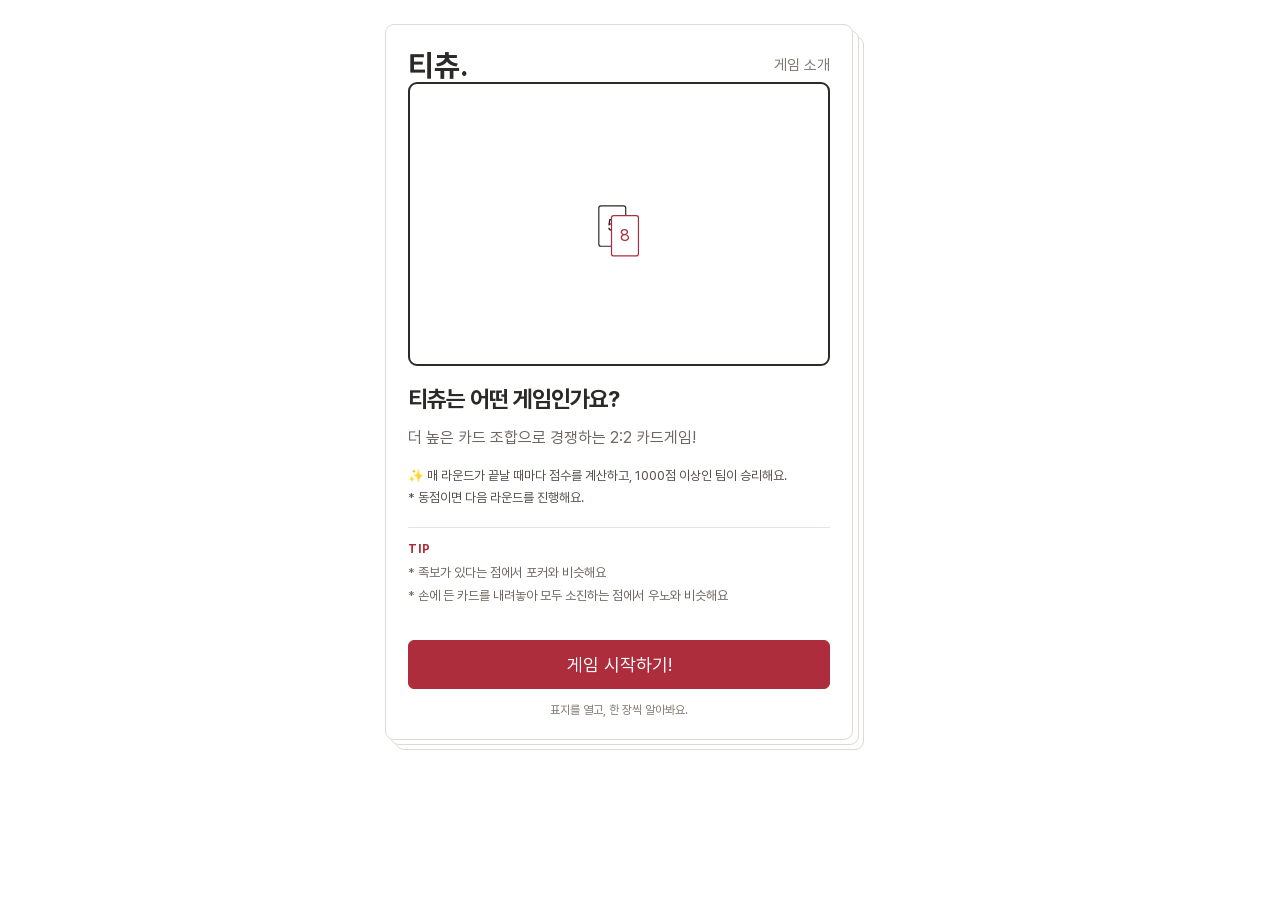
==== commit bd99ec23: "Add files via upload" ====
--- a/index.html
+++ b/index.html
@@ -1,3 +1,3 @@
 <!doctype html>
-<html lang="ko"><head><meta charset="utf-8"><meta name="viewport" content="width=device-width,initial-scale=1"><meta name="theme-color" content="#ffffff"><title>티츄 — 게임 설명서</title><link rel="stylesheet" href="style.css?v=guide-structure-20"></head>
-<body><div class="notebook is-cover"><aside class="index-rail" aria-label="공책 인덱스"><div id="index-tabs"></div><button id="toggle-pages" aria-expanded="false" aria-controls="subindex">목록</button><button id="add-index" aria-label="인덱스 추가">＋</button></aside><aside id="subindex" aria-label="세부 인덱스"><div class="subindex-heading"><strong id="subindex-name">전체 페이지</strong><button id="close-pages" aria-label="세부 인덱스 닫기">×</button></div><div id="collection-pages" aria-label="페이지 메뉴"></div><button id="round-trick-help" type="button">라운드와 트릭의 차이</button></aside><main class="page"><header><span class="brand">티츄.</span><div class="header-right"><button id="edit-copy">내용 편집</button><button id="open-cover" aria-label="표지로 돌아가기">표지</button><span id="count">게임 소개</span></div></header><section class="collection"><div class="collection-heading"><button id="collection-name">전체 페이지</button><button id="edit-index">인덱스 편집</button></div></section><section class="progress"><div id="step"></div><div id="bars" aria-hidden="true"></div></section><div id="scene" role="img" aria-label="티츄 규칙 애니메이션"></div><section class="copy" aria-live="polite"><h1 id="title"></h1><div id="declaration-tabs" class="choice-tabs" role="group" aria-label="티츄 선언 종류" hidden><button data-declaration="large" aria-pressed="true">라지 티츄</button><button data-declaration="small" aria-pressed="false">스몰 티츄</button></div><p id="body"></p><div id="overview-cards" hidden></div><div id="higher-tabs" class="choice-tabs" role="group" aria-label="8단계 설명 선택" hidden><button data-higher="play" aria-pressed="true">조합 내기</button><button data-higher="pass" aria-pressed="false">패스하기</button></div><p id="note" hidden></p><section id="tip-block" hidden><h2>TIP</h2><p id="tip"></p></section></section><button id="open-card-rules" hidden>조합표 보기 ↑</button><button id="open-special-rules" hidden>특수카드 보기 ↑</button><button id="open-score-rules" hidden>카드별 점수표 보기 ↑</button><p id="rule-source" class="rule-source" hidden><a href="https://fatamorgana.ch/fatamorgana/tichu/english-rules" target="_blank" rel="noopener">Fata Morgana 공식 규칙 ↗</a> · <a href="https://www.riograndegames.com/wp-content/uploads/2013/02/Tichu-Rules.pdf" target="_blank" rel="noopener">규칙 PDF ↗</a></p><div class="cover-actions"><button id="start-book">게임 시작하기!</button><p>표지를 열고, 한 장씩 알아봐요.</p></div><nav aria-label="페이지 이동"><button id="prev">이전</button><button id="next">다음 →</button></nav><details class="motion"><summary>애니메이션 조절</summary><div class="tools"><button id="play">일시정지</button><button id="restart">다시 재생</button><label>속도 <select id="speed"><option value="0.5">0.5배</option><option value="1" selected>1배</option><option value="1.5">1.5배</option></select></label><label class="timeline">장면 프레임 <input id="frame" type="range" min="0" max="4999" value="0"></label><label><input type="checkbox" id="reduce"> 움직임 줄이기</label></div></details></main></div><div id="notice" role="status"></div><dialog id="index-editor" aria-labelledby="editor-title"><form method="dialog"><header><h2 id="editor-title">인덱스 편집</h2><button aria-label="편집 닫기">×</button></header></form><div id="editor-content"></div></dialog><script src="saved-content.js?v=saved-20261022"></script><script src="scenes.js?v=guide-structure-20"></script><script src="content-editor.js?v=guide-structure-20"></script><script src="app.js?v=guide-structure-20"></script><script src="notebook.js?v=guide-structure-20"></script><script src="rule-sheets.js?v=guide-structure-20"></script><script src="site-backup.js?v=guide-structure-20"></script></body></html>
+<html lang="ko"><head><meta charset="utf-8"><meta name="viewport" content="width=device-width,initial-scale=1"><meta name="theme-color" content="#ffffff"><title>티츄 — 게임 설명서</title><link rel="stylesheet" href="style.css?v=viewer-20261023"></head>
+<body><div class="notebook is-cover"><aside class="index-rail" aria-label="공책 인덱스"><div id="index-tabs"></div></aside><div class="side-notes"><aside id="subindex" aria-label="세부 인덱스"><div class="subindex-heading"><strong id="subindex-name">전체 페이지</strong></div><div id="collection-pages" aria-label="페이지 메뉴"></div></aside><details id="round-trick-note"><summary id="round-trick-help">라운드와 트릭의 차이</summary><div class="round-trick-inline"><dl><div><dt>라운드</dt><dd>14장의 카드를 받아 모두 소진할 때까지 진행하는 한 판</dd></div><div><dt>트릭</dt><dd>누군가 카드를 내기 시작해 나머지 사람들이 패스하고, 카드를 획득하기까지의 과정</dd></div></dl><p>한 라운드 안에서 여러 번의 트릭을 반복해요.</p></div></details></div><main class="page"><header><span class="brand">티츄.</span><div class="header-right"><button id="open-cover" aria-label="표지로 돌아가기">표지</button><span id="count">게임 소개</span></div></header><section class="collection"><div class="collection-heading"><span id="collection-name">전체 페이지</span></div></section><section class="progress"><div id="step"></div><div id="bars" aria-hidden="true"></div></section><div id="scene" role="img" aria-label="티츄 규칙 애니메이션"></div><section class="copy" aria-live="polite"><h1 id="title"></h1><div id="declaration-tabs" class="choice-tabs" role="group" aria-label="티츄 선언 종류" hidden><button data-declaration="large" aria-pressed="true">라지 티츄</button><button data-declaration="small" aria-pressed="false">스몰 티츄</button></div><p id="body"></p><div id="overview-cards" hidden></div><div id="higher-tabs" class="choice-tabs" role="group" aria-label="8단계 설명 선택" hidden><button data-higher="play" aria-pressed="true">조합 내기</button><button data-higher="pass" aria-pressed="false">패스하기</button></div><p id="note" hidden></p><section id="tip-block" hidden><h2>TIP</h2><p id="tip"></p></section></section><button id="open-card-rules" hidden>조합표 보기 ↑</button><button id="open-special-rules" hidden>특수카드 보기 ↑</button><button id="open-score-rules" hidden>카드별 점수표 보기 ↑</button><p id="rule-source" class="rule-source" hidden><a href="https://fatamorgana.ch/fatamorgana/tichu/english-rules" target="_blank" rel="noopener">Fata Morgana 공식 규칙 ↗</a> · <a href="https://www.riograndegames.com/wp-content/uploads/2013/02/Tichu-Rules.pdf" target="_blank" rel="noopener">규칙 PDF ↗</a></p><div class="cover-actions"><button id="start-book">게임 시작하기!</button><p>표지를 열고, 한 장씩 알아봐요.</p></div><nav aria-label="페이지 이동"><button id="prev">이전</button><button id="next">다음 →</button></nav></main></div><script src="published-content.js?v=viewer-20261023"></script><script src="scenes.js?v=viewer-20261023"></script><script src="viewer-copy.js?v=viewer-20261023"></script><script src="viewer-app.js?v=viewer-20261023"></script><script src="viewer-notebook.js?v=viewer-20261023"></script><script src="viewer-rules.js?v=viewer-20261023"></script></body></html>
--- a/style.css
+++ b/style.css
@@ -59,3 +59,15 @@
 .round-trick-definitions{margin:0}.round-trick-definitions>div{padding:20px 0;border-bottom:1px solid #e6dfe0}.round-trick-definitions dt{font-size:19px;font-weight:700;color:#ae2d3c;margin-bottom:10px}.round-trick-definitions dd{margin:0;font-size:15px;line-height:1.9;word-break:keep-all}
 .rule-switches{display:flex;gap:8px;margin:0 0 22px;flex-wrap:wrap}.rule-switches button{border-color:#e3cdd1;border-radius:24px;font-size:13px;padding:9px 13px;min-height:42px}.rule-switches button[aria-pressed=true]{background:#ae2d3c;border-color:#ae2d3c;color:white;font-weight:700}[data-score-pane][hidden]{display:none}.bonus-scores{border-top:0;margin-top:0;padding-top:0}.reference-content{padding:18px 16px}.reference-content .example-hand{flex-wrap:wrap}.reference-content .example-card{width:34px;height:52px}.reference-content .sheet-source{display:none}.edit-reference{margin-top:22px;border-color:#e3cdd1;color:#ae2d3c;font-size:12px}.is-reference-page .copy{margin:0 0 18px}.is-reference-page .copy #body,.is-reference-page .copy #note,.is-reference-page .copy #tip-block{display:none}.is-reference-page #scene{margin-bottom:4px}.is-reference-page .reference-content h3{margin-top:0}.is-reference-page .combination-list li{padding:22px 0}.reference-content .points-table{width:100%}#declaration-tabs{margin:0 0 18px}#declaration-tabs[hidden]{display:none}nav #next[hidden]{display:none}
 @media(max-width:480px){#round-trick-help{font-size:9px;padding:8px 3px}.flow-node .flow-definitions{font-size:10px;gap:7px}.reference-content{padding:13px 9px}.reference-content .example-card{width:27px;height:43px}.reference-content .example-card b{font-size:18px}.reference-content .example-hand{gap:3px}.reference-content .combination-heading{gap:5px}.reference-content .combination-heading h3{font-size:16px}.reference-content .card-rank-guide p{font-size:12px}.rule-switches{gap:5px}.rule-switches button{font-size:11px;padding:8px 10px}.reference-content .sheet-points th,.reference-content .sheet-points td{font-size:11px}.is-cover .page{min-height:calc(100svh - 30px)}}
+
+/* A separate, inline note below the page menu. */
+.side-notes{position:absolute;right:0;top:82px;width:var(--menu-width);display:flex;flex-direction:column;gap:15px;max-height:calc(100svh - 105px);overflow:auto;scrollbar-width:thin}.side-notes #subindex{position:static;width:100%;max-height:none;overflow:visible;flex-shrink:0}.is-cover .side-notes{display:none}
+#round-trick-note{margin:0 0 4px;padding:0 5px;color:#776c70;font-size:11px;line-height:1.8;flex-shrink:0}#round-trick-help{display:list-item;width:auto;margin:0;min-height:0;padding:0;border:0;border-radius:0;background:none;color:#ae2d3c;font-size:11px;line-height:1.7;cursor:pointer;word-break:keep-all}#round-trick-help::marker{color:#ae2d3c}.round-trick-inline dl{margin:13px 0 0}.round-trick-inline dl>div+div{margin-top:13px}.round-trick-inline dt{font-size:11px;font-weight:700;color:#51454a;margin-bottom:4px}.round-trick-inline dd{margin:0;font-size:11px;line-height:1.9;word-break:keep-all;overflow-wrap:anywhere}.round-trick-inline p{font-size:10px;line-height:1.8;margin-top:14px;color:#8b7c82}
+@media(max-width:760px){.side-notes{top:74px;max-height:calc(100svh - 95px)}}@media(max-width:480px){.side-notes{gap:12px}#round-trick-note{padding:0 3px}#round-trick-help,.round-trick-inline dt,.round-trick-inline dd{font-size:10px}.round-trick-inline p{font-size:9px}}
+
+.flow-node .flow-trick-repeat{display:block;font-size:11px;line-height:1.7;color:#ae2d3c;font-weight:400;margin-top:0}@media(max-width:480px){.flow-node .flow-trick-repeat{font-size:9px}}
+
+.round-bracket h3 small{line-height:1.8;word-break:keep-all}
+
+/* Viewing-only index tabs. */
+.index-tab[data-index]{cursor:pointer;touch-action:pan-y;user-select:auto;-webkit-user-select:auto}.index-tab[data-index]:after{display:none!important}.collection-heading #collection-name{font-weight:700;font-size:14px;color:#ae2d3c}.reference-content .sheet-source{display:none}.sheet-header{margin-bottom:18px}@media(max-width:480px){.collection-heading #collection-name{font-size:11px}}
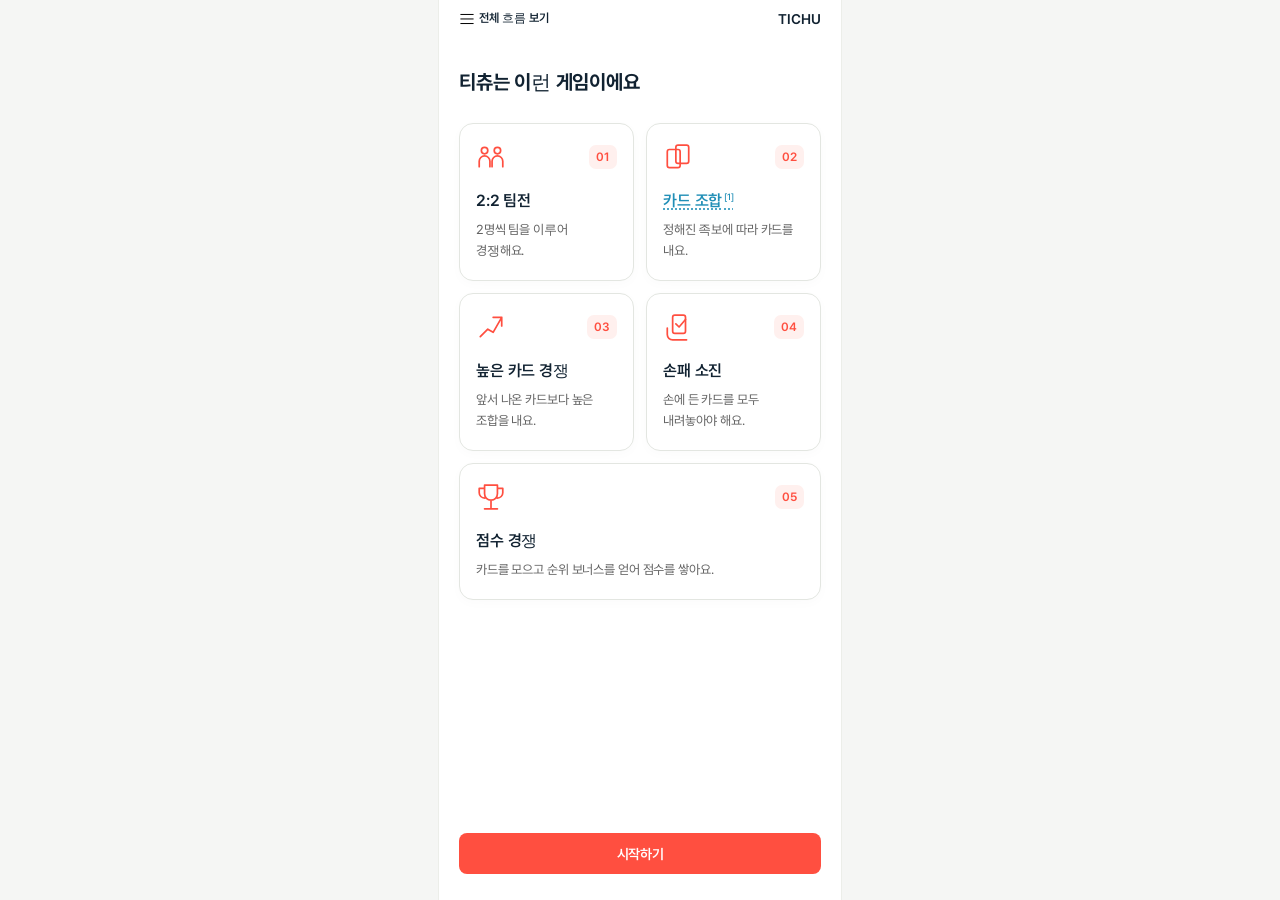
==== commit 46df3a40: "Add files via upload" ====
--- a/index.html
+++ b/index.html
@@ -1,3 +1,467 @@
 <!doctype html>
-<html lang="ko"><head><meta charset="utf-8"><meta name="viewport" content="width=device-width,initial-scale=1"><meta name="theme-color" content="#ffffff"><title>티츄 — 게임 설명서</title><link rel="stylesheet" href="style.css?v=viewer-20261023"></head>
-<body><div class="notebook is-cover"><aside class="index-rail" aria-label="공책 인덱스"><div id="index-tabs"></div></aside><div class="side-notes"><aside id="subindex" aria-label="세부 인덱스"><div class="subindex-heading"><strong id="subindex-name">전체 페이지</strong></div><div id="collection-pages" aria-label="페이지 메뉴"></div></aside><details id="round-trick-note"><summary id="round-trick-help">라운드와 트릭의 차이</summary><div class="round-trick-inline"><dl><div><dt>라운드</dt><dd>14장의 카드를 받아 모두 소진할 때까지 진행하는 한 판</dd></div><div><dt>트릭</dt><dd>누군가 카드를 내기 시작해 나머지 사람들이 패스하고, 카드를 획득하기까지의 과정</dd></div></dl><p>한 라운드 안에서 여러 번의 트릭을 반복해요.</p></div></details></div><main class="page"><header><span class="brand">티츄.</span><div class="header-right"><button id="open-cover" aria-label="표지로 돌아가기">표지</button><span id="count">게임 소개</span></div></header><section class="collection"><div class="collection-heading"><span id="collection-name">전체 페이지</span></div></section><section class="progress"><div id="step"></div><div id="bars" aria-hidden="true"></div></section><div id="scene" role="img" aria-label="티츄 규칙 애니메이션"></div><section class="copy" aria-live="polite"><h1 id="title"></h1><div id="declaration-tabs" class="choice-tabs" role="group" aria-label="티츄 선언 종류" hidden><button data-declaration="large" aria-pressed="true">라지 티츄</button><button data-declaration="small" aria-pressed="false">스몰 티츄</button></div><p id="body"></p><div id="overview-cards" hidden></div><div id="higher-tabs" class="choice-tabs" role="group" aria-label="8단계 설명 선택" hidden><button data-higher="play" aria-pressed="true">조합 내기</button><button data-higher="pass" aria-pressed="false">패스하기</button></div><p id="note" hidden></p><section id="tip-block" hidden><h2>TIP</h2><p id="tip"></p></section></section><button id="open-card-rules" hidden>조합표 보기 ↑</button><button id="open-special-rules" hidden>특수카드 보기 ↑</button><button id="open-score-rules" hidden>카드별 점수표 보기 ↑</button><p id="rule-source" class="rule-source" hidden><a href="https://fatamorgana.ch/fatamorgana/tichu/english-rules" target="_blank" rel="noopener">Fata Morgana 공식 규칙 ↗</a> · <a href="https://www.riograndegames.com/wp-content/uploads/2013/02/Tichu-Rules.pdf" target="_blank" rel="noopener">규칙 PDF ↗</a></p><div class="cover-actions"><button id="start-book">게임 시작하기!</button><p>표지를 열고, 한 장씩 알아봐요.</p></div><nav aria-label="페이지 이동"><button id="prev">이전</button><button id="next">다음 →</button></nav></main></div><script src="published-content.js?v=viewer-20261023"></script><script src="scenes.js?v=viewer-20261023"></script><script src="viewer-copy.js?v=viewer-20261023"></script><script src="viewer-app.js?v=viewer-20261023"></script><script src="viewer-notebook.js?v=viewer-20261023"></script><script src="viewer-rules.js?v=viewer-20261023"></script></body></html>
+<html lang="ko"><head><meta charset="utf-8"><meta name="viewport" content="width=device-width,initial-scale=1,viewport-fit=cover"><meta name="theme-color" content="#ffffff"><title>TICHU — 티츄 설명서</title><style>@font-face{font-family:Pretendard;src:url('[data-uri]') format('woff2');font-weight:400;font-display:swap}@font-face{font-family:Pretendard;src:url('[data-uri]') format('woff2');font-weight:500;font-display:swap}@font-face{font-family:Pretendard;src:url('[data-uri]') format('woff2');font-weight:600;font-display:swap}@font-face{font-family:Pretendard;src:url('[data-uri]') format('woff2');font-weight:700;font-display:swap}
+:root{font-family:Pretendard,sans-serif;color:#112231;background:#fff;font-synthesis:none;--red:#ff4f40;--blue:#218fb7}*{box-sizing:border-box}body{margin:0}button{font:inherit;cursor:pointer;color:inherit;background:none;border:0}button:focus-visible,summary:focus-visible,a:focus-visible{outline:2px solid #218fb7;outline-offset:3px}p,h1,h2,h3{margin:0}button:disabled{opacity:.4;cursor:default}svg text{font-family:Pretendard,sans-serif}p{word-break:keep-all}img{vertical-align:middle}body:has(dialog[open]){overflow:hidden}.guide{width:100%;max-width:402px;min-height:100svh;margin:auto;display:flex;flex-direction:column;background:white;padding-top:env(safe-area-inset-top)}.topline{height:37px;padding:10px 20px;display:flex;justify-content:space-between;align-items:center}.topline button{display:flex;align-items:center;gap:4px;padding:0;font-size:12px;font-weight:600}.topline img{display:block}.wordmark{font-size:14px;font-weight:600}.phase-tabs{display:flex;margin:10px 20px;min-height:41px}.phase-tabs button{flex:1;border-radius:8px;padding:12px 7px;font-size:14px;letter-spacing:-.28px;font-weight:500;white-space:nowrap}.phase-tabs button[aria-current=true]{background:var(--red);color:white;font-weight:600}.step-progress{display:flex;gap:4px;height:30px;padding:12px 20px}.step-progress span{height:6px;flex:1;background:#c9d0c6;border-radius:2px}.step-progress span.done{background:var(--red)}.step-progress span:first-child{border-radius:20px 2px 2px 20px}.step-progress span:last-child{border-radius:2px 20px 20px 2px}#guide-main{flex:1;min-width:0}.step-content{margin-top:12px}.step-content h1{padding:16px 20px 12px;font-size:20px;font-weight:700;line-height:1.3;letter-spacing:-.2px;word-break:keep-all}.step-content h1 p{line-height:1.3}.animation-wrap{padding:12px 20px;height:263px}.animation-wrap #scene{width:100%;height:239px;border:1px solid #aeb5a7;border-radius:16px;overflow:hidden}.animation-wrap svg{display:block;width:100%;height:100%}.support{padding:8px 20px}.action{padding:16px 12px;background:#fff2d5;border-radius:12px}.action-label{display:flex;align-items:center;gap:4px;margin-bottom:12px;color:var(--red);font-size:12px;line-height:14px;font-weight:500;letter-spacing:-.12px}.action-label img{display:block}.action-copy{font-size:14px;font-weight:500;line-height:1.45;letter-spacing:-.14px;word-break:keep-all}.action-copy p{line-height:1.45}.action-copy ol{margin:0;padding-left:21px}.action-copy li{padding:0}.tips{margin-top:16px}.tip{background:#fff;border-radius:12px;padding:12px}.tip+.tip{margin-top:0}.tip summary{list-style:none;display:flex;align-items:center;gap:8px;justify-content:space-between;min-height:16px;font-size:12px;font-weight:700;line-height:1.4;color:var(--blue);letter-spacing:-.12px;cursor:pointer}.tip summary::-webkit-details-marker{display:none}.tip summary span{flex:1}.tip summary img{display:block}.tip[open]{border:1px solid #d9d9d9}.tip[open] summary img{display:none}.tip-content{margin-top:8px;color:#626262;font-size:12px;line-height:1.5;letter-spacing:-.12px;font-weight:500;word-break:keep-all}.reference-link{display:block;padding:8px 0;margin-top:9px;font-size:12px;color:var(--blue);font-weight:600;text-align:left;text-decoration:underline;text-underline-offset:3px}.support-prompt{padding:12px;font-size:12px;font-weight:700;color:var(--blue);line-height:1.5}.support-prompt+.tips:empty{display:none}#guide-footer{background:white;position:sticky;bottom:0;padding:10px 20px max(19px,env(safe-area-inset-bottom));z-index:2;flex-shrink:0}.standard-navigation{display:flex;width:100%;height:48px}.primary{background:var(--red);color:white;border-radius:8px;min-height:41px;padding:12px 10px;font-size:14px;font-weight:600;letter-spacing:-.28px;display:block;width:100%}.standard-navigation .primary{flex:1;min-height:48px}.back{width:48px;min-height:48px;padding:12px;display:grid;place-items:center}.secondary{background:white;color:var(--red);border-radius:8px;min-height:41px;padding:12px 10px;font-size:14px;font-weight:600;letter-spacing:-.28px;width:100%}#guide-footer.choices{display:flex;gap:4px;flex-direction:column;padding-bottom:max(20px,env(safe-area-inset-bottom))}.endgame .animation-wrap{height:279px;visibility:hidden}.endgame .support{padding-top:8px}.cover-content{padding:47px 20px 30px}.cover-content h1{font-size:20px;line-height:1.3;letter-spacing:-.2px;font-weight:700}.intro #guide-footer{padding-bottom:max(26px,env(safe-area-inset-bottom))}
+dialog{font-family:inherit;color:#112231;border:0;background:white;width:min(100% - 24px,440px);max-height:90svh;border-radius:16px;padding:24px;overflow:auto}dialog::backdrop{background:#11223166}dialog header{display:flex;align-items:center;justify-content:space-between;gap:12px;margin-bottom:22px}dialog h2{font-size:22px;line-height:1.3}.close-dialog,#close-rules-sheet{font-size:28px;padding:0 5px;align-self:flex-start}dialog p{font-size:14px;line-height:1.7}#complete .primary{margin-top:25px}#flow-menu{padding:22px 20px}.flow-group{margin-top:22px}.flow-group h3{color:var(--red);font-size:13px;margin-bottom:8px}.flow-group button,.cover-link{padding:12px 8px;text-align:left;width:100%;display:flex;justify-content:space-between;font-size:14px;line-height:1.5;border-radius:8px}.flow-group button[aria-current=true]{background:#fff2d5;color:var(--red);font-weight:600}.flow-group small{color:#aeb5a7;font-size:11px}.cover-link{color:#218fb7}
+#rules-sheet{position:fixed;inset:auto 0 0;margin:0 auto;width:min(100%,440px);max-width:100%;max-height:90svh;padding:12px 20px 24px;padding-bottom:max(24px,env(safe-area-inset-bottom));border-radius:18px 18px 0 0;overscroll-behavior:contain;box-shadow:0 -8px 40px #0002}.sheet-grip{width:36px;height:4px;background:#c9d0c6;border-radius:10px;margin:0 auto 12px}.sheet-header{margin:0 0 22px}.sheet-header h2{font-size:24px}.special-tabs{display:flex;gap:8px;align-items:center;border-bottom:1px solid #e0e3dd;padding-bottom:10px;margin-bottom:20px}.special-tabs button{border:0;border-radius:26px;min-height:42px;padding:10px 13px;font-size:13px}.special-tabs button[aria-selected=true],.sheet-pill{background:var(--red);color:white;font-weight:600}.sheet-pill{display:inline-block;border-radius:26px;padding:12px 15px;font-size:13px}#special-panel h3{font-size:20px;margin:0 0 22px}.special-overview{display:grid;grid-template-columns:106px 1fr;gap:20px;align-items:start;margin-bottom:24px}.special-art{width:106px;max-height:170px;object-fit:contain;object-position:top;display:block}.special-summary p{font-size:13px;line-height:1.8;margin:0 0 16px;white-space:pre-wrap}.sheet-source{font-size:11px;margin-top:18px}.sheet-source a{color:#777}.combination-intro{font-size:13px;margin:0 0 4px;line-height:1.8}.inline-rule{padding:0;font-size:inherit;text-decoration:underline;text-align:left}.combination-list{list-style:none;padding:0;margin:0}.combination-list li{border-bottom:1px solid #e0e3dd;padding:25px 0 20px}.combination-heading{display:flex;align-items:baseline;flex-wrap:wrap;gap:8px}.combination-heading>span{color:var(--red);font-size:12px;font-weight:700}.combination-heading h3{font-size:18px}.combination-heading small{font-size:11px;color:#777}.example-hand{display:flex;gap:5px;margin-top:20px;flex-wrap:wrap}.example-card{position:relative;display:inline-block;width:37px;height:56px;border:1px solid var(--suit);border-radius:4px;background:#fffdf3;color:var(--suit);flex-shrink:0}.example-card small{position:absolute;left:4px;top:3px;font-size:10px;font-weight:700;line-height:1}.example-card small:last-child{left:auto;top:auto;bottom:3px;right:4px;transform:rotate(180deg)}.example-card b{position:absolute;inset:0;display:grid;place-items:center;font-size:22px;font-family:serif}.bomb-art{display:grid;grid-template-columns:37px 37px;gap:5px;align-content:center;justify-content:center;background:#fffdf7;border:1px solid #e4dfd3;border-radius:6px;min-height:160px}.sheet-footnote{font-size:12px;margin-top:20px;line-height:1.8}.points-table{border-collapse:collapse;width:100%;font-size:13px;line-height:1.7}.points-table th,.points-table td{padding:14px 4px;border-bottom:1px solid #e0e3dd;text-align:left;white-space:normal}.points-table td:last-child{text-align:right}.sheet-points{margin-top:20px}.sheet-rich{white-space:pre-wrap;overflow-wrap:anywhere}.rule-switches{display:flex;gap:8px;margin:0 0 22px}.rule-switches button{border:1px solid #e0e3dd;border-radius:24px;font-size:13px;padding:9px 13px;min-height:42px}.rule-switches button[aria-pressed=true]{background:var(--red);border-color:var(--red);color:white;font-weight:600}[data-score-pane][hidden]{display:none}.bonus-scores h3{font-size:18px}.bonus-table{table-layout:fixed}.bonus-table th,.bonus-table td{font-size:12px}.bonus-table th:first-child{width:34%}.card-rank-guide{margin:22px 0 0;padding:0 0 20px;border-bottom:1px solid #e0e3dd}.card-rank-guide h4{font-size:15px;margin:0 0 10px}.card-rank-guide p{font-size:14px;line-height:1.8}mark{color:inherit;padding:0 .06em;border-radius:2px;box-decoration-break:clone;-webkit-box-decoration-break:clone}.sheet-rich strong{font-weight:700}
+@media(min-width:480px){body{background:#f5f6f4}.guide{min-height:max(812px,100svh);box-shadow:0 0 0 1px #eceee9}.intro{min-height:max(812px,100svh)}}@media(max-width:360px){.phase-tabs button{font-size:12px;padding-left:3px;padding-right:3px}.step-content h1{font-size:18px}.special-overview{grid-template-columns:88px 1fr;gap:14px}.special-art{width:88px;max-height:146px}.special-tabs{gap:3px}.special-tabs button{padding:10px 11px}}@media(prefers-reduced-motion:reduce){*{scroll-behavior:auto!important}}
+
+.accent{color:#ff4f40}
+
+
+/* Restore the original five illustrated cards in the current guide palette. */
+.intro .cover-content{padding:32px 20px 24px}
+.intro-card-grid{display:grid;grid-template-columns:repeat(2,minmax(0,1fr));gap:12px;margin-top:28px}
+.intro-card{min-width:0;padding:18px 16px;border:1px solid #e3e6e1;border-radius:14px;background:#fff;box-shadow:0 3px 12px #11223105}
+.intro-card:last-child{grid-column:1/-1}
+.intro-card-top{display:flex;align-items:center;justify-content:space-between;margin-bottom:18px;color:var(--red)}
+.intro-card-top svg{width:30px;height:30px;fill:none;stroke:currentColor;stroke-width:1.6;stroke-linecap:round;stroke-linejoin:round}
+.intro-card-top span{font-size:12px;font-weight:600;line-height:1;background:#fff0ee;border-radius:7px;padding:6px 7px}
+.intro-card h2{font-size:16px;line-height:1.4;letter-spacing:-.16px;margin-bottom:8px;font-weight:600}
+.intro-card p{font-size:13px;line-height:1.6;color:#626262;letter-spacing:-.13px;overflow-wrap:anywhere}
+.tip[open]+.tip{margin-top:4px}
+@media(max-width:340px){.intro-card{padding:14px 12px}.intro-card h2{font-size:14px}.intro-card p{font-size:12px}.intro-card-top{margin-bottom:14px}}
+
+/* Mobile navigation based on Figma iPhone 18 Pro - 1. */
+.visually-hidden{position:absolute;width:1px;height:1px;padding:0;margin:-1px;overflow:hidden;clip:rect(0,0,0,0);white-space:nowrap;border:0}
+#flow-menu{position:fixed;inset:0;width:100%;max-width:402px;height:100dvh;max-height:100dvh;margin:0 auto;padding:0;border-radius:0;overscroll-behavior:contain;scrollbar-width:none}
+#flow-menu::-webkit-scrollbar{display:none}
+#flow-menu>header{position:sticky;top:0;height:60px;margin:0;padding:8px 20px;justify-content:flex-end;background:#fff;z-index:1}
+#flow-menu .close-dialog{width:44px;height:44px;padding:0;display:grid;place-items:center;font-size:28px;line-height:1;align-self:center;border-radius:8px}
+.flow-navigation{padding:12px 37px 0}
+.flow-stage{display:grid;grid-template-columns:92px minmax(0,194px);justify-content:space-between;gap:12px}
+.flow-stage+.flow-stage{margin-top:37px}
+.flow-stage:nth-child(3){margin-top:48px}
+.flow-stage-description h3{font-size:20px;font-weight:600;line-height:1.2;color:#000;margin:0 0 14px}
+.flow-stage-description p{font-size:12px;line-height:1.45;font-weight:400;color:#2b2b2b}
+.flow-stage-links button{display:block;width:100%;text-align:left;border-radius:8px;padding:16px;font-size:14px;line-height:17px;color:#353535;font-weight:400;word-break:keep-all}
+.flow-stage-links button[aria-current=page]{color:var(--red);font-weight:700}
+.flow-stage-links button:active{background:#fff0ee}
+.flow-extras{margin:32px 37px 0;padding:20px 0 max(28px,env(safe-area-inset-bottom));border-top:1px solid #e0e3dd}
+.flow-extras .cover-link{padding:12px 0;font-size:13px}
+.flow-extras .flow-group{margin-top:16px}
+.flow-extras .flow-group button{padding-left:0;font-size:13px}
+@media(max-width:360px){.flow-navigation{padding-left:24px;padding-right:24px}.flow-stage{grid-template-columns:78px minmax(0,194px);gap:10px}.flow-stage-links button{padding-left:12px;padding-right:6px;font-size:13px}.flow-extras{margin-left:24px;margin-right:24px}}
+
+/* Keep all reading content above navigation, including with mobile browser chrome. */
+html,body{height:100%;overflow:hidden}
+.guide{height:100vh;height:100dvh;min-height:0}
+#guide-header{flex-shrink:0}
+#guide-main{min-height:0;overflow-y:auto;overflow-x:hidden;overscroll-behavior-y:contain;-webkit-overflow-scrolling:touch;scrollbar-width:none;padding-bottom:16px;scroll-padding-block:12px 20px}
+#guide-main::-webkit-scrollbar{display:none}
+#guide-footer{position:relative;bottom:auto}
+.tip{scroll-margin-block:12px 20px}
+@media(max-height:740px){
+ .step-content{margin-top:4px}
+ .step-content h1{padding-top:10px;padding-bottom:8px}
+ .animation-wrap{height:auto;padding-top:8px;padding-bottom:8px}
+ .animation-wrap #scene{height:clamp(140px,calc(100svh - 500px),220px)}
+ .support{padding-top:6px}
+ .action{padding-top:12px;padding-bottom:12px}
+ .action-label{margin-bottom:8px}
+ .tips{margin-top:10px}
+ .endgame .animation-wrap{height:64px}
+ #guide-footer,#guide-footer.choices,.intro #guide-footer{padding-top:8px;padding-bottom:max(12px,env(safe-area-inset-bottom))}
+}
+
+.choice-navigation{display:grid;grid-template-columns:48px minmax(0,1fr);align-items:center;width:100%}
+.choice-buttons{display:flex;flex-direction:column;gap:4px;min-width:0}
+.page-references{display:flex;flex-wrap:wrap;gap:8px;margin-top:12px}
+.page-references button{display:flex;align-items:center;justify-content:space-between;gap:8px;flex:1 1 130px;min-height:44px;padding:10px 12px;border:1px solid #d9e4e8;border-radius:8px;color:var(--blue);background:#fff;font-size:12px;font-weight:600;line-height:1.4;text-align:left}
+.page-references button span{font-size:15px;font-weight:400}
+.page-references button:active{background:#f1f8fb}
+.choice-navigation .back img{display:block;width:24px;height:24px}
+
+/* Inline glossary links expand into footnotes without leaving the current lesson. */
+.term-link{color:var(--blue);text-decoration:underline;text-decoration-style:dotted;text-underline-offset:3px;cursor:pointer;overflow-wrap:anywhere;-webkit-tap-highlight-color:#218fb726}
+.term-link sup{font-size:9px;line-height:0;font-weight:500;margin-left:2px;text-decoration:none;vertical-align:super}
+.term-link[aria-expanded=true]{text-decoration-style:solid}
+.term-note{margin:10px 0 12px;padding:10px 12px;border-top:1px solid #d9e4e8;border-bottom:1px solid #d9e4e8;background:#f5f9fb;color:#4c5961;font-size:12px;line-height:1.6;font-weight:400;letter-spacing:0;word-break:keep-all;scroll-margin:12px;overflow-wrap:anywhere}
+.term-note-header{display:flex;align-items:center;justify-content:space-between;gap:12px;margin-bottom:4px;color:var(--blue)}
+.term-note-header strong{font-size:12px;font-weight:600}
+.term-note-header button{flex:none;min-width:32px;min-height:32px;margin:-6px -6px -4px 0;font-size:20px;line-height:1;display:grid;place-items:center}
+.term-note p{font-size:12px;line-height:1.6;margin:0;color:#4c5961}
+.step-content>h1+.term-note{margin:0 20px 12px}
+.intro-card .term-note{padding:8px;margin:8px 0}
+
+.page-references button{color:#112231;border-color:#dededb;background:white}
+.page-references button span{color:var(--red)}
+.page-references button:active{background:#fff0ee}
+.animation-wrap:has(.score-visual){height:auto}
+.animation-wrap #scene:has(.score-visual){height:auto;min-height:140px}
+.score-visual{padding:16px 12px}
+.declaration-panels{display:grid;grid-template-columns:1fr 1fr;gap:12px}
+.declaration-panels section{min-width:0}
+.declaration-panels h2{font-size:16px;font-weight:700;color:var(--red);margin-bottom:10px}
+.declaration-panels p{font-size:12px;line-height:1.6;letter-spacing:-.2px}
+.declaration-result{margin-top:14px;border-top:1px solid #e4e4e1;padding-top:12px;display:flex;flex-direction:column;gap:8px}
+.declaration-result span{font-size:12px;display:flex;justify-content:space-between;gap:4px}
+.declaration-result strong{font-size:14px;color:#112231;white-space:nowrap}
+.declaration-result span:first-child strong{color:var(--red)}
+.score-visual-note{font-size:11px;line-height:1.5;text-align:center;margin-top:16px;color:#626262}
+.point-cards{display:grid;grid-template-columns:repeat(5,minmax(0,1fr));gap:8px}
+.point-cards figure{margin:0;min-width:0;animation:point-reveal .35s both;animation-delay:calc(var(--i)*.12s)}
+.point-cards img,.point-cards svg{width:100%;height:78px;object-fit:contain;display:block}
+.point-cards figcaption{display:flex;flex-direction:column;align-items:center;gap:5px;font-size:12px;margin-top:8px}
+.point-cards strong{font-size:14px;color:var(--red);white-space:nowrap}
+@keyframes point-reveal{from{opacity:0;transform:translateY(8px)}to{opacity:1;transform:translateY(0)}}
+@media(prefers-reduced-motion:reduce){.point-cards figure{animation:none}}
+@media(max-width:340px){.declaration-panels{gap:10px}.declaration-panels h2{font-size:14px}.declaration-panels p,.declaration-result span{font-size:11px}.point-cards{gap:5px}.point-cards strong{font-size:12px}}
+
+.endgame .animation-wrap{visibility:visible;height:auto}
+.declaration-card-examples{display:grid;grid-template-columns:repeat(3,minmax(0,1fr));gap:12px;margin-top:16px}
+.declaration-card-examples figure{margin:0;min-width:0;text-align:center}
+.declaration-card-examples img,.declaration-card-examples svg{height:112px;max-width:100%;width:auto;display:block;margin:0 auto;object-fit:contain}
+.declaration-card-examples figcaption{font-size:11px;line-height:1.5;margin-top:8px;color:#112231;word-break:keep-all}
+.combination-reminder{padding:12px 0 16px;margin-bottom:12px;border-bottom:1px solid #dededb}
+.combination-reminder h2{font-size:14px;font-weight:700;color:var(--red);margin-bottom:10px}
+.combination-reminder p{font-size:13px;line-height:1.6;color:#112231;margin-bottom:8px}
+.combination-reminder p:last-child{margin-bottom:0}
+.combination-reminder .combination-exception{font-size:11px;color:#626262}
+
+.declaration-card-examples .bomb-run{grid-column:1/-1;margin-top:4px}.declaration-card-examples .bomb-run svg{width:100%;height:86px;max-width:280px}
+</style></head><body>
+<div id="guide" class="guide"><header id="guide-header"></header><main id="guide-main"></main><footer id="guide-footer"></footer></div>
+<dialog id="flow-menu" aria-labelledby="flow-title"><header><h2 id="flow-title" class="visually-hidden">전체 흐름 보기</h2><button class="close-dialog" aria-label="전체 흐름 닫기">×</button></header><div id="flow-content"></div></dialog>
+<dialog id="complete" aria-labelledby="complete-title"><header><h2 id="complete-title">게임이 끝났어요!</h2><button class="close-dialog" aria-label="게임 종료 안내 닫기">×</button></header><p>1,000점 이상을 얻은 팀이 승리해요. 두 팀 모두 1,000점 이상이라면 점수가 더 높은 팀이 이겨요.</p><button id="restart-guide" class="primary">처음으로</button></dialog>
+<script>window.EMBEDDED_CARDS={"dragon": "[data-uri]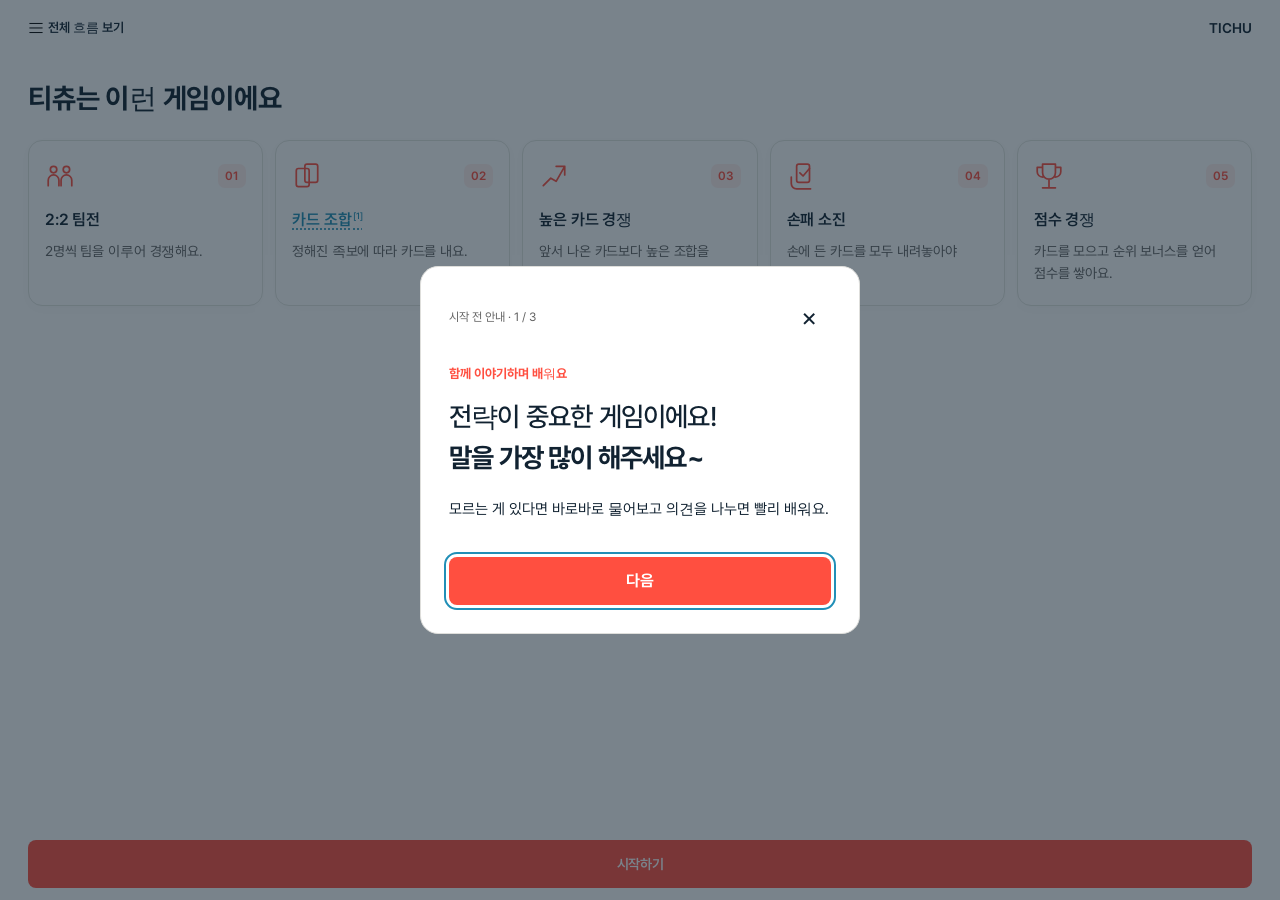
==== commit 2f67c4d8: "Add files via upload" ====
--- a/index.html
+++ b/index.html
@@ -119,6 +119,132 @@
 .combination-reminder .combination-exception{font-size:11px;color:#626262}
 
 .declaration-card-examples .bomb-run{grid-column:1/-1;margin-top:4px}.declaration-card-examples .bomb-run svg{width:100%;height:86px;max-width:280px}
+</style><style>
+#start-guide{box-sizing:border-box;width:calc(100% - 40px);max-width:420px;margin:auto;padding:26px 24px;border:1px solid #dededb;border-radius:18px;background:#fff;color:#112231;font-family:inherit;max-height:calc(100dvh - 48px);overflow:auto}
+#start-guide::backdrop{background:rgba(17,34,49,.56)}
+.start-guide-top{display:flex;align-items:center;justify-content:space-between;gap:12px;font-size:12px;color:#626262}
+.start-guide-top button{border:0;background:none;font:inherit;font-size:26px;line-height:1;padding:4px;color:#112231}
+#start-guide .start-guide-label{font-size:13px;color:var(--red);font-weight:700;margin:24px 0 12px}
+#start-guide h2{font-size:25px;line-height:1.5;letter-spacing:-.8px;font-weight:500;word-break:keep-all;margin:0}
+#start-guide h2 strong{font-weight:750}
+#start-guide .start-guide-body{font-size:15px;line-height:1.75;word-break:keep-all;margin:18px 0 26px}
+.start-guide-actions{display:flex;gap:10px}.start-guide-actions button{flex:1;min-height:48px;font:inherit;font-weight:700;border-radius:8px}
+.start-guide-target{color:var(--red);font-size:13px;font-weight:700;margin-bottom:24px}
+#start-guide.flow-coach{margin:150px auto auto}
+#open-flow.onboarding-focus{position:relative;z-index:100;background:white;border-radius:6px;outline:3px solid var(--red);outline-offset:7px;box-shadow:0 0 0 13px white}
+body:has(#start-guide.flow-coach[open]) #guide-header{position:relative;z-index:1}
+body:has(#start-guide.flow-coach[open]) #start-guide::backdrop{background:linear-gradient(to bottom,transparent 0 100px,rgba(17,34,49,.56) 100px)}
+.support>.action{margin-bottom:20px}
+.combination-reminder{background:#f7f6f2;border:1px solid #dededb;border-radius:10px;padding:18px;margin:0 0 20px}
+.combination-reminder .concept-label{font-size:11px;font-weight:700;color:#626262;letter-spacing:.04em;margin:0 0 10px}
+.combination-reminder h2{font-size:16px}
+@media(max-height:570px){#start-guide.flow-coach{margin:110px auto auto;max-height:calc(100dvh - 126px)}#start-guide h2{font-size:21px}#start-guide .start-guide-label{margin-top:12px}}
+
+</style><style>
+/* Viewport-aware layout: phone, tablet, desktop and short landscape screens. */
+:root{--page-gutter:clamp(16px,4vw,28px)}
+html,body{width:100%;min-width:0;height:100%;overflow:hidden}
+.guide{width:100%;max-width:640px;height:100vh;height:100dvh;min-height:0;padding-top:env(safe-area-inset-top,0px)}
+.guide.intro{min-height:0}
+#guide-main{overflow-wrap:anywhere;scrollbar-width:thin}
+.topline{height:auto;min-height:52px;padding:6px var(--page-gutter);gap:16px}
+.topline button{min-height:44px;font-size:13px}
+.phase-tabs{margin:4px var(--page-gutter) 8px}
+.phase-tabs button{min-height:44px;white-space:normal;line-height:1.4}
+.step-progress{height:20px;padding:6px var(--page-gutter)}
+.step-content h1{padding:12px var(--page-gutter);font-size:clamp(18px,3.4vw,26px);line-height:1.45}
+.step-content h1 p{line-height:inherit}
+.animation-wrap{height:auto;padding:12px var(--page-gutter)}
+.animation-wrap #scene{height:auto;aspect-ratio:424/290;max-height:340px;width:100%}
+.support{padding:8px var(--page-gutter)}
+.action-copy{font-size:clamp(14px,2.3vw,16px);line-height:1.65}
+.action-copy p{line-height:inherit}
+.action-copy br{display:none}
+.tip summary{min-height:44px;font-size:14px}
+.tip-content,.term-note,.term-note p{font-size:14px;line-height:1.65}
+.tip{padding:6px 12px}
+.intro .cover-content{padding:24px var(--page-gutter)}
+.cover-content h1{font-size:clamp(20px,3.5vw,28px)}
+.intro-card-grid{gap:12px;margin-top:24px}
+.intro-card p{font-size:14px}
+#guide-footer,#guide-footer.choices,.intro #guide-footer{padding:10px var(--page-gutter) max(12px,env(safe-area-inset-bottom,0px))}
+.primary,.secondary{min-height:48px;line-height:1.5;white-space:normal;overflow-wrap:anywhere}
+.standard-navigation{height:auto;min-height:48px}
+.choice-navigation{align-items:end}
+.choice-buttons{gap:8px}
+.back{min-width:44px;min-height:48px}
+#flow-menu{max-width:640px;height:100vh;height:100dvh;max-height:100dvh;padding-top:env(safe-area-inset-top,0px)}
+#flow-menu>header{height:56px;padding-inline:var(--page-gutter)}
+.flow-navigation{padding:12px var(--page-gutter) 0}
+.flow-stage{grid-template-columns:minmax(80px,.8fr) minmax(0,1.8fr);gap:16px}
+.flow-stage-links button{min-height:48px;padding:14px 12px;font-size:14px;line-height:1.5}
+.flow-stage+.flow-stage,.flow-stage:nth-child(3){margin-top:28px}
+.flow-extras{margin:24px var(--page-gutter) 0}
+#rules-sheet{width:min(100%,640px);max-height:calc(100dvh - env(safe-area-inset-top,0px) - 12px);padding-inline:var(--page-gutter)}
+.special-tabs{flex-wrap:wrap}
+.special-tabs button{min-height:44px}
+.special-overview{grid-template-columns:minmax(72px,106px) minmax(0,1fr);gap:16px}
+.special-art{max-width:100%;height:auto}
+.special-summary p{font-size:14px;overflow-wrap:anywhere}
+#start-guide{width:calc(100% - 32px);max-width:440px;max-height:calc(100dvh - 32px - env(safe-area-inset-top,0px) - env(safe-area-inset-bottom,0px));padding:clamp(18px,4vw,28px);overscroll-behavior:contain}
+#start-guide h2{font-size:clamp(20px,5.8vw,27px);line-height:1.5;overflow-wrap:anywhere}
+.start-guide-top button{min-width:44px;min-height:44px;flex-shrink:0}
+.start-guide-actions{position:sticky;bottom:-1px;background:white;padding-top:8px}
+.start-guide-actions button{min-width:0;width:auto}
+#start-guide.flow-coach{margin:var(--coach-top,100px) auto auto;max-height:calc(100dvh - var(--coach-top,100px) - 16px - env(safe-area-inset-bottom,0px))}
+body:has(#start-guide.flow-coach[open]) #start-guide::backdrop{background:linear-gradient(to bottom,transparent 0 var(--coach-clear,70px),rgba(17,34,49,.56) var(--coach-clear,70px))}
+@media(min-width:700px){
+ .intro-card-grid{grid-template-columns:repeat(3,minmax(0,1fr))}
+ .intro-card:last-child{grid-column:auto}
+ .intro-card{padding:20px 16px}
+ .combination-reminder p{font-size:14px}
+ .declaration-panels p,.declaration-result span{font-size:14px}
+}
+@media(min-width:1100px){
+ .guide,#flow-menu{max-width:980px}
+ .step-content{display:grid;grid-template-columns:minmax(0,1fr) minmax(0,1fr);align-items:start;padding:0 16px 24px}
+ .step-content>h1{grid-column:1/-1;padding-bottom:20px}
+ .step-content>.animation-wrap{grid-column:1;grid-row:2}
+ .step-content>.support{grid-column:2;grid-row:2}
+ .step-content>h1+.term-note{grid-column:1/-1}
+ .step-content:has(>h1+.term-note)>.animation-wrap,.step-content:has(>h1+.term-note)>.support{grid-row:3}
+ .animation-wrap #scene{aspect-ratio:424/374;max-height:420px}
+ .intro-card-grid{grid-template-columns:repeat(5,minmax(0,1fr))}
+ .intro-card h2{font-size:16px}
+ .flow-navigation{display:grid;grid-template-columns:repeat(3,minmax(0,1fr));gap:24px}
+ .flow-stage{display:block}
+ .flow-stage+.flow-stage,.flow-stage:nth-child(3){margin-top:0}
+ .flow-stage-description{margin-bottom:16px}
+ .flow-stage-description br{display:none}
+}
+@media(max-width:359px){
+ .intro-card-grid{grid-template-columns:1fr}
+ .intro-card:last-child{grid-column:auto}
+ .intro-card-top{margin-bottom:10px}
+ .phase-tabs{margin-inline:12px}
+ .phase-tabs button{font-size:12px;padding-inline:4px}
+ .special-overview{grid-template-columns:72px minmax(0,1fr);gap:12px}
+ .point-cards{grid-template-columns:repeat(3,minmax(0,1fr));gap:14px}
+}
+@media(max-height:540px){
+ .topline{min-height:44px;padding-block:0}
+ .phase-tabs{margin-block:0}
+ .step-progress{height:12px;padding-block:3px}
+ .step-content{margin-top:0}
+ .animation-wrap #scene{height:auto;max-height:190px;aspect-ratio:424/240}
+ #guide-footer,#guide-footer.choices,.intro #guide-footer{padding-top:6px;padding-bottom:max(6px,env(safe-area-inset-bottom,0px))}
+ #start-guide .start-guide-label{margin:8px 0}
+ #start-guide .start-guide-body{margin:10px 0 12px}
+ #start-guide h2{font-size:20px}
+ #start-guide h2 br{display:none}
+ .start-guide-target{margin-bottom:10px}
+ .choice-buttons{flex-direction:row;align-items:stretch}
+}
+
+</style><style>
+/* Use the entire device width; retain padding inside the content. */
+.guide,#flow-menu{width:100%;max-width:none;margin-inline:0;box-shadow:none}
+@media(min-width:480px){body{background:white}.guide,.guide.intro{min-height:0}}
 </style></head><body>
 <div id="guide" class="guide"><header id="guide-header"></header><main id="guide-main"></main><footer id="guide-footer"></footer></div>
 <dialog id="flow-menu" aria-labelledby="flow-title"><header><h2 id="flow-title" class="visually-hidden">전체 흐름 보기</h2><button class="close-dialog" aria-label="전체 흐름 닫기">×</button></header><div id="flow-content"></div></dialog>
@@ -420,7 +546,9 @@
  if(cover){
   $('guide-main').innerHTML=`<section class="cover-content" data-figma-node="219:3591"><h1>티츄는 이런 게임이에요</h1><div class="intro-card-grid">${[['2:2 팀전','2명씩 팀을 이루어 경쟁해요.'],['카드 조합','정해진 족보에 따라 카드를 내요.'],['높은 카드 경쟁','앞서 나온 카드보다 높은 조합을 내요.'],['손패 소진','손에 든 카드를 모두 내려놓아야 해요.'],['점수 경쟁','카드를 모으고 순위 보너스를 얻어 점수를 쌓아요.']].map(([t,b],i)=>`<article class="intro-card"><div class="intro-card-top"><svg viewBox="0 0 28 28" aria-hidden="true">${coreIcons[i]}</svg><span>${String(i+1).padStart(2,'0')}</span></div><h2>${t}</h2><p>${b}</p></article>`).join('')}</div></section>`;
  }else{
-  $('guide-main').innerHTML=`<section class="step-content ${p.id==='end'?'endgame':''}" data-figma-node="${p.node}"><h1>${p.title}</h1><div class="animation-wrap"><div id="scene" role="img" aria-label="${esc(plainText(p.title))}"></div></div><div class="support">${p.combinationReminder?`<section class="combination-reminder"><h2>같은 종류 · 같은 장수로 내요</h2><p>싱글에는 싱글, <strong>페어에는 페어</strong>, 트리플에는 트리플을 내야 해요.</p><p>스트레이트도 앞사람과 <strong>장수가 같아야</strong> 해요. 그 안에서 숫자가 더 높은 조합을 내세요.</p><p class="combination-exception">폭탄은 예외예요. 자세한 규칙은 카드조합·특수카드에서 확인하세요.</p></section>`:''}<section class="action"><div class="action-label">${icon(p,'imgGroup','hand-icon')}<span>지금 할 행동</span></div><div class="action-copy">${p.action}</div></section>${p.prompt?`<p class="support-prompt">${p.prompt}</p>`:''}${pageReferences(p)}<div class="tips">${p.tips.map((label,i)=>`<details class="tip"><summary><span>${label.replace(/^TIP\s*[/／·:]?\s*/,'TIP / ')}</span>${icon(p,'imgAkarIconsChevronDownSmall')}</summary><div class="tip-content">${tipBody(p,i)}</div></details>`).join('')}</div></div></section>`;
+  $('guide-main').innerHTML=`<section class="step-content ${p.id==='end'?'endgame':''}" data-figma-node="${p.node}"><h1>${p.title}</h1><div class="animation-wrap"><div id="scene" role="img" aria-label="${esc(plainText(p.title))}"></div></div><div class="support">${p.combinationReminder?`<section class="combination-reminder" aria-label="카드 조합 개념 설명"><p class="concept-label">규칙 이해하기</p><h2>같은 종류 · 같은 장수로 내요</h2><p>싱글에는 싱글, <strong>페어에는 페어</strong>, 트리플에는 트리플을 내야 해요.</p><p>스트레이트도 앞사람과 <strong>장수가 같아야</strong> 해요. 그 안에서 숫자가 더 높은 조합을 내세요.</p><p class="combination-exception">폭탄은 예외예요. 자세한 규칙은 카드조합·특수카드에서 확인하세요.</p></section>`:''}<section class="action"><div class="action-label">${icon(p,'imgGroup','hand-icon')}<span>지금 할 행동</span></div><div class="action-copy">${p.action}</div></section>${p.prompt?`<p class="support-prompt">${p.prompt}</p>`:''}${pageReferences(p)}<div class="tips">${p.tips.map((label,i)=>`<details class="tip"><summary><span>${label.replace(/^TIP\s*[/／·:]?\s*/,'TIP / ')}</span>${icon(p,'imgAkarIconsChevronDownSmall')}</summary><div class="tip-content">${tipBody(p,i)}</div></details>`).join('')}</div></div></section>`;
+  const support=$('guide-main').querySelector('.support');
+  if(p.combinationReminder) support.querySelector('.action').after(support.querySelector('.combination-reminder'));
   page=p.scene;elapsed=0;cycle=0;playing=true;window.guideMotion=p.id;window.declarationMode='large';render(reduced?4.5:0);
  }
  $('guide-footer').innerHTML=footer(p);$('guide-footer').classList.toggle('choices',!!p&&!!scoringChoices[p.id]);
@@ -464,4 +592,58 @@
 media.addEventListener('change',e=>{reduced=e.matches;if(byId(current)&&current!=='end')render(4.5)});
 function tick(now){const delta=last?Math.min(now-last,100):0;last=now;const p=byId(current);if(p&&p.id!=='end'&&playing&&!reduced&&!document.hidden){elapsed+=delta;const duration=p.id==='higher'?2400:5000;if(elapsed>=duration){elapsed%=duration;cycle++}render(elapsed/1000)}requestAnimationFrame(tick)}
 showGuide('intro',false);requestAnimationFrame(tick);
+</script><script>
+(() => {
+  const steps = [
+    ['함께 이야기하며 배워요', '전략이 중요한 게임이에요!<br><strong>말을 가장 많이 해주세요~</strong>', '모르는 게 있다면 바로바로 물어보고 의견을 나누면 빨리 배워요.'],
+    ['소리 내어 읽어주세요', '상단의 가장 큰 글씨를<br><strong>소리 내어 읽어주세요.</strong>', '각 단계에서 무엇을 해야 하는지 함께 확인해보세요.'],
+    ['지금 어느 단계인가요?', '이 설명서는<br><strong>단계별로 이루어져 있어요.</strong>', '팀원과 진도가 다르다면 여기를 확인해보세요.']
+  ];
+  const dialog = document.createElement('dialog');
+  dialog.id = 'start-guide';
+  dialog.setAttribute('aria-labelledby', 'start-guide-title');
+  document.body.append(dialog);
+  let step = 0;
+  let previousFocus;
+  function paint() {
+    const [label, title, body] = steps[step];
+    dialog.innerHTML = `<div class="start-guide-top"><span>시작 전 안내 · ${step + 1} / 3</span><button type="button" data-skip aria-label="시작 안내 닫기">×</button></div><p class="start-guide-label">${label}</p><h2 id="start-guide-title">${title}</h2><p class="start-guide-body">${body}</p>${step === 2 ? '<p class="start-guide-target">↖ 상단의 ‘전체 흐름 보기’ 버튼</p>' : ''}<div class="start-guide-actions">${step ? '<button type="button" class="secondary" data-previous>이전</button>' : ''}<button type="button" class="primary" data-next>${step === 2 ? '전체 흐름 확인하기' : '다음'}</button></div>`;
+    document.getElementById('open-flow')?.classList.toggle('onboarding-focus', step === 2);
+    dialog.classList.toggle('flow-coach', step === 2);
+    positionCoach();
+    dialog.querySelector('[data-next]').focus();
+  }
+  function positionCoach() {
+    if(step !== 2 || !dialog.open) return;
+    const target = document.getElementById('open-flow');
+    const bottom = target ? target.getBoundingClientRect().bottom : 52;
+    dialog.style.setProperty('--coach-top', `${Math.ceil(bottom + 28)}px`);
+    dialog.style.setProperty('--coach-clear', `${Math.ceil(bottom + 16)}px`);
+  }
+  window.addEventListener('resize', positionCoach);
+  window.visualViewport?.addEventListener('resize', positionCoach);
+  function finish(openMap = false) {
+    dialog.close();
+    document.getElementById('open-flow')?.classList.remove('onboarding-focus');
+    if (openMap) document.getElementById('open-flow')?.click();
+    else previousFocus?.focus();
+  }
+  dialog.addEventListener('click', event => {
+    if (event.target.closest('[data-skip]')) finish();
+    if (event.target.closest('[data-previous]')) { step--; paint(); }
+    if (event.target.closest('[data-next]')) {
+      if (step === 2) finish(true);
+      else { step++; paint(); }
+    }
+  });
+  dialog.addEventListener('cancel', event => { event.preventDefault(); finish(); });
+  function open() { previousFocus = document.activeElement; step = 0; dialog.showModal(); paint(); }
+  // Each visit starts with the same short, dismissible introduction.
+  open();
+  document.addEventListener('click', event => {
+    if (event.target.closest('#restart-guide')) open();
+    if (event.target.closest('[data-start-guide]')) open();
+  });
+})();
+
 </script></body></html>
